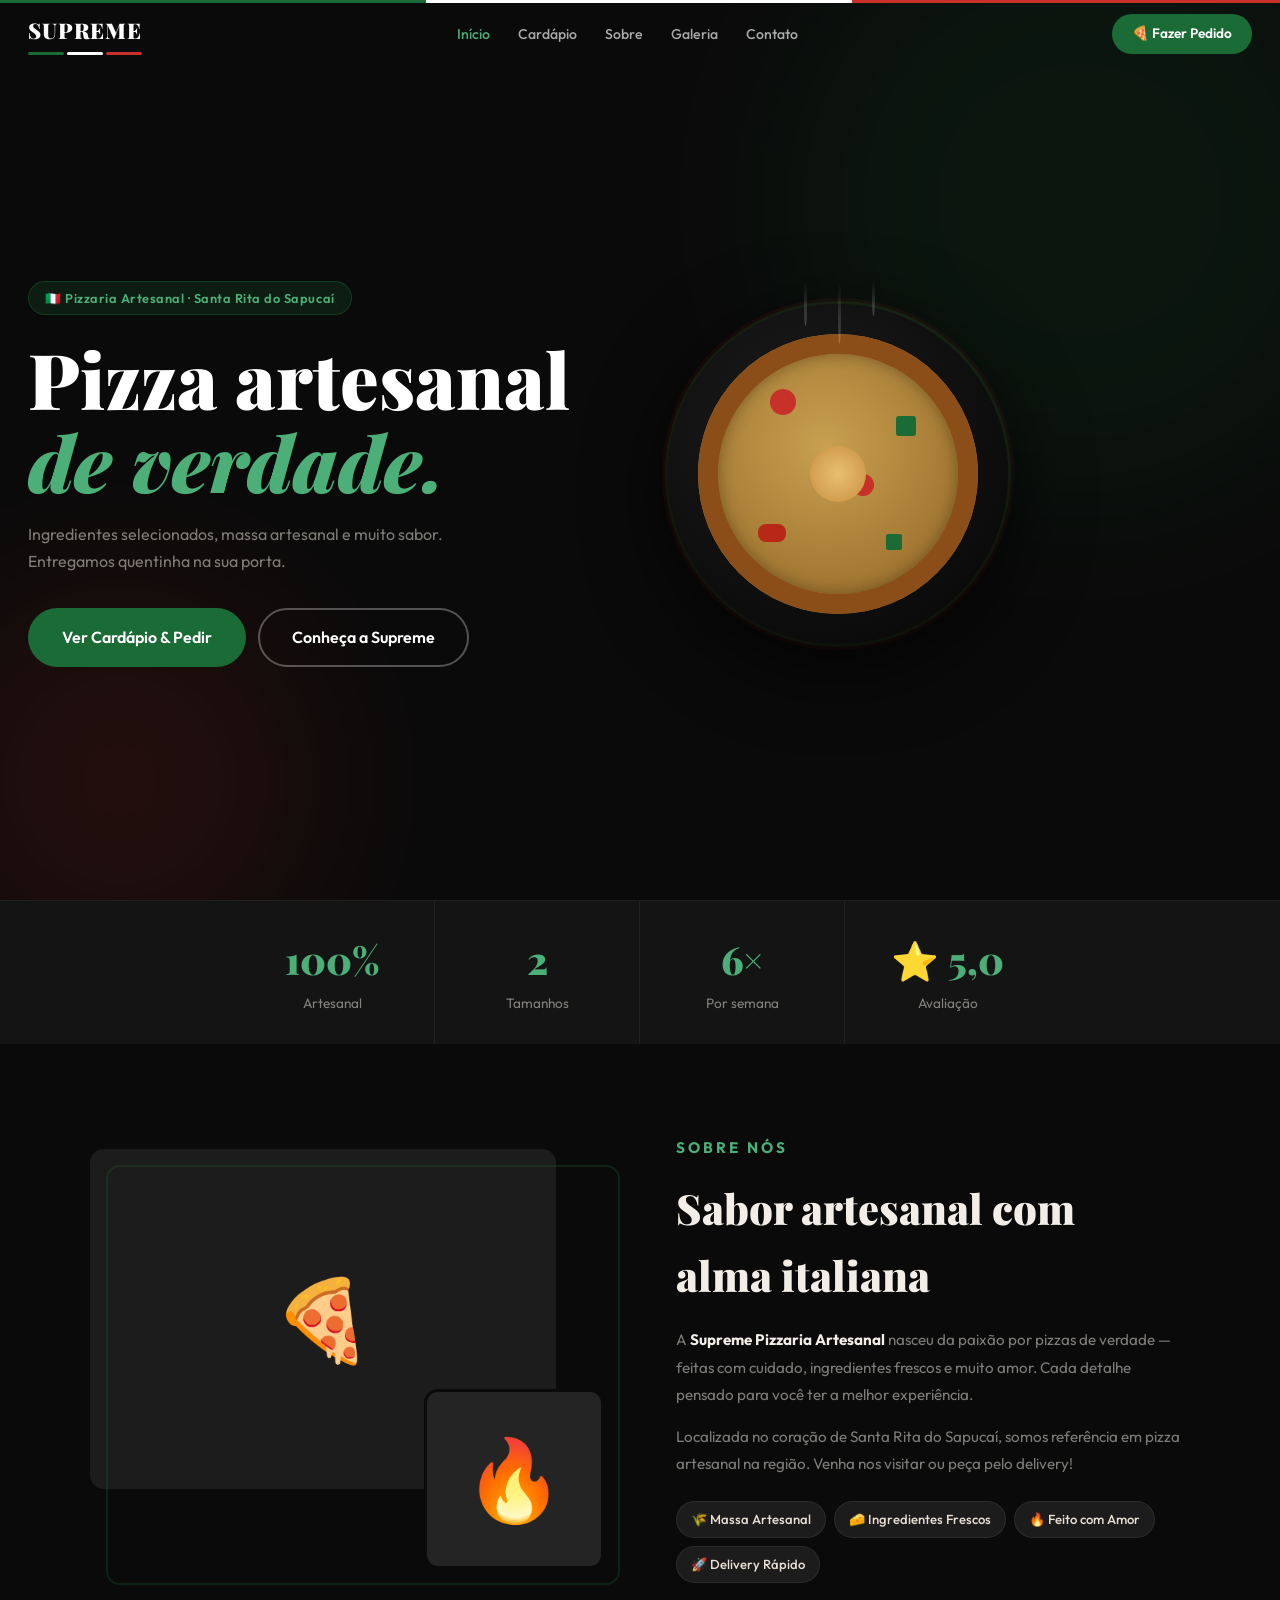
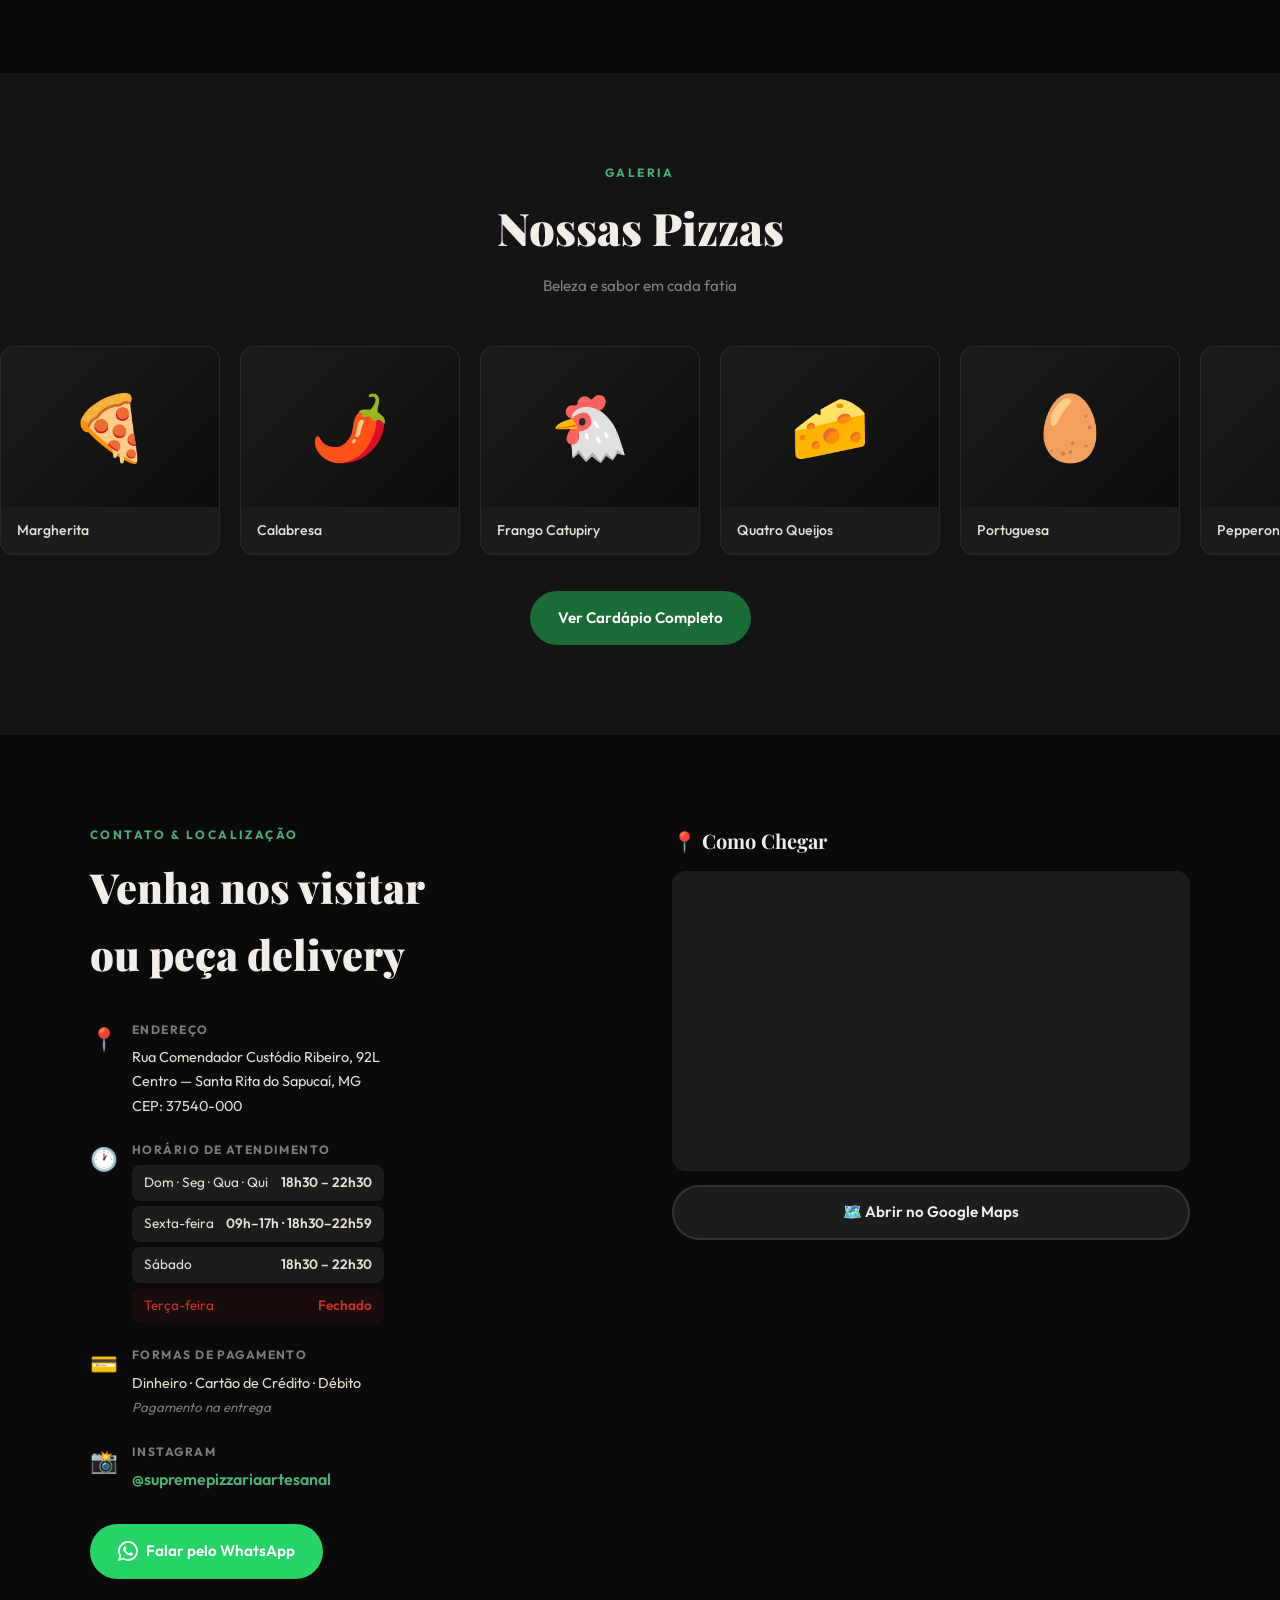
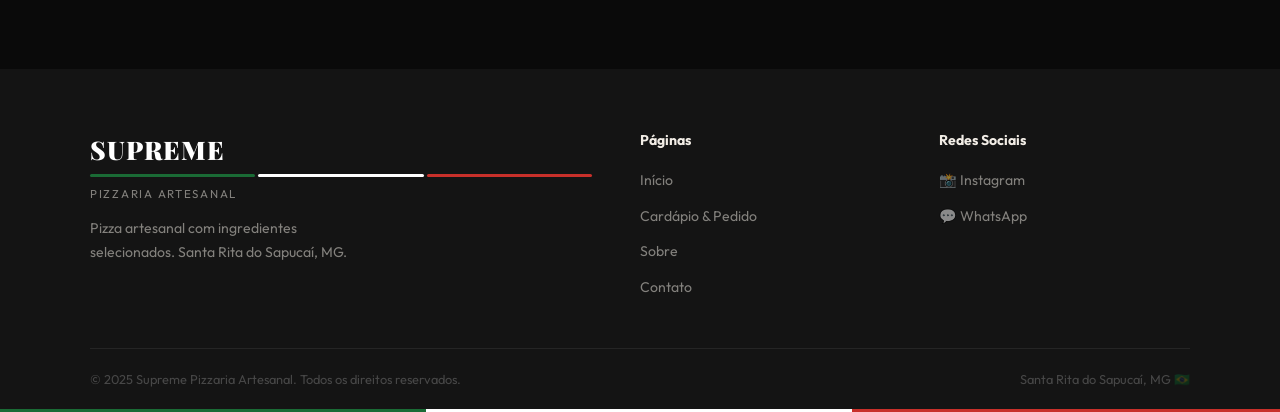
==== index.html @ 8a28d540 "Add files via upload" ====
<!DOCTYPE html>
<html lang="pt-BR">
<head>
  <meta charset="UTF-8"/>
  <meta name="viewport" content="width=device-width, initial-scale=1.0"/>
  <title>Supreme Pizzaria Artesanal | Santa Rita do Sapucaí</title>
  <meta name="description" content="Supreme Pizzaria Artesanal — Pizza feita com amor em Santa Rita do Sapucaí, MG. Peça pelo WhatsApp!"/>
  <meta name="theme-color" content="#0A0A0A"/>

  <!-- Favicon SVG inline -->
  <link rel="icon" href="favicon.svg" type="image/svg+xml"/>
  <link rel="apple-touch-icon" href="favicon.svg"/>

  <!-- Open Graph (link bonito ao compartilhar) -->
  <meta property="og:title" content="Supreme Pizzaria Artesanal"/>
  <meta property="og:description" content="Pizza artesanal em Santa Rita do Sapucaí, MG. Peça pelo WhatsApp!"/>
  <meta property="og:type" content="website"/>
  <meta property="og:image" content="og-image.svg"/>

  <link rel="stylesheet" href="style.css"/>
  <link href="https://fonts.googleapis.com/css2?family=Playfair+Display:ital,wght@0,700;0,900;1,700&family=Outfit:wght@300;400;500;600;700&display=swap" rel="stylesheet"/>
</head>
<body>

  <!-- ===== NAV ===== -->
  <nav class="nav" id="nav">
    <a href="index.html" class="nav__logo">
      <span class="logo-text">SUPREME</span>
      <div class="logo-flag"><span></span><span></span><span></span></div>
    </a>
    <ul class="nav__links" id="navLinks">
      <li><a href="index.html" class="active">Início</a></li>
      <li><a href="cardapio.html">Cardápio</a></li>
      <li><a href="index.html#sobre">Sobre</a></li>
      <li><a href="index.html#galeria">Galeria</a></li>
      <li><a href="index.html#contato">Contato</a></li>
    </ul>
    <a href="cardapio.html" class="nav__cta">🍕 Fazer Pedido</a>
    <button class="nav__hamburger" id="hamburger" aria-label="Abrir menu">
      <span></span><span></span><span></span>
    </button>
  </nav>

  <!-- ===== HERO ===== -->
  <section class="hero" id="home">
    <div class="hero__bg">
      <div class="hero__glow hero__glow--green"></div>
      <div class="hero__glow hero__glow--red"></div>
    </div>
    <div class="hero__content">
      <div class="hero__badge">🇮🇹 Pizzaria Artesanal · Santa Rita do Sapucaí</div>
      <h1 class="hero__title">Pizza artesanal<br><em>de verdade.</em></h1>
      <p class="hero__sub">Ingredientes selecionados, massa artesanal e muito sabor.<br>Entregamos quentinha na sua porta.</p>
      <div class="hero__actions">
        <a href="cardapio.html" class="btn btn--green btn--lg">Ver Cardápio & Pedir</a>
        <a href="#sobre" class="btn btn--outline btn--lg">Conheça a Supreme</a>
      </div>
    </div>
    <div class="hero__visual">
      <div class="pizza-wrap">
        <div class="pizza-plate">
          <div class="pizza-body">
            <div class="pizza-crust"></div>
            <div class="tp tp1"></div><div class="tp tp2"></div>
            <div class="tp tp3"></div><div class="tp tp4"></div>
            <div class="tp tp5"></div>
            <div class="pizza-center"></div>
          </div>
        </div>
        <div class="steam st1"></div>
        <div class="steam st2"></div>
        <div class="steam st3"></div>
      </div>
    </div>
  </section>

  <!-- ===== NUMBERS ===== -->
  <section class="numbers">
    <div class="numbers__inner">
      <div class="numbers__item"><strong>100%</strong><span>Artesanal</span></div>
      <div class="numbers__item"><strong>2</strong><span>Tamanhos</span></div>
      <div class="numbers__item"><strong>6×</strong><span>Por semana</span></div>
      <div class="numbers__item"><strong>⭐ 5,0</strong><span>Avaliação</span></div>
    </div>
  </section>

  <!-- ===== SOBRE ===== -->
  <section class="sobre" id="sobre">
    <div class="container">
      <div class="sobre__grid">
        <div class="sobre__visual">
          <div class="sobre__card sobre__card--1">🍕</div>
          <div class="sobre__card sobre__card--2">🔥</div>
          <div class="sobre__decor"></div>
        </div>
        <div class="sobre__text">
          <p class="tag green">Sobre Nós</p>
          <h2>Sabor artesanal com<br>alma italiana</h2>
          <p>A <strong>Supreme Pizzaria Artesanal</strong> nasceu da paixão por pizzas de verdade — feitas com cuidado, ingredientes frescos e muito amor. Cada detalhe pensado para você ter a melhor experiência.</p>
          <p>Localizada no coração de Santa Rita do Sapucaí, somos referência em pizza artesanal na região. Venha nos visitar ou peça pelo delivery!</p>
          <div class="pills">
            <span>🌾 Massa Artesanal</span>
            <span>🧀 Ingredientes Frescos</span>
            <span>🔥 Feito com Amor</span>
            <span>🚀 Delivery Rápido</span>
          </div>
        </div>
      </div>
    </div>
  </section>

  <!-- ===== GALERIA ===== -->
  <section class="galeria" id="galeria">
    <div class="container">
      <div class="section-head">
        <p class="tag green">Galeria</p>
        <h2>Nossas Pizzas</h2>
        <p class="sub">Beleza e sabor em cada fatia</p>
      </div>
    </div>
    <div class="galeria__track-wrap">
      <div class="galeria__track" id="galeriaTrack">
        <!-- cards duplicados para loop infinito -->
        <div class="gal-card"><div class="gal-img">🍕</div><p>Margherita</p></div>
        <div class="gal-card"><div class="gal-img">🌶️</div><p>Calabresa</p></div>
        <div class="gal-card"><div class="gal-img">🐔</div><p>Frango Catupiry</p></div>
        <div class="gal-card"><div class="gal-img">🧀</div><p>Quatro Queijos</p></div>
        <div class="gal-card"><div class="gal-img">🥚</div><p>Portuguesa</p></div>
        <div class="gal-card"><div class="gal-img">🍕</div><p>Pepperoni</p></div>
        <div class="gal-card"><div class="gal-img" style="background:linear-gradient(135deg,#3a1010,#1a0505)">🌶️</div><p>Especial da Casa</p></div>
        <!-- duplicatas para loop -->
        <div class="gal-card"><div class="gal-img">🍕</div><p>Margherita</p></div>
        <div class="gal-card"><div class="gal-img">🌶️</div><p>Calabresa</p></div>
        <div class="gal-card"><div class="gal-img">🐔</div><p>Frango Catupiry</p></div>
        <div class="gal-card"><div class="gal-img">🧀</div><p>Quatro Queijos</p></div>
        <div class="gal-card"><div class="gal-img">🥚</div><p>Portuguesa</p></div>
        <div class="gal-card"><div class="gal-img">🍕</div><p>Pepperoni</p></div>
        <div class="gal-card"><div class="gal-img" style="background:linear-gradient(135deg,#3a1010,#1a0505)">🌶️</div><p>Especial da Casa</p></div>
      </div>
    </div>
    <div class="galeria__cta">
      <a href="cardapio.html" class="btn btn--green">Ver Cardápio Completo</a>
    </div>
  </section>

  <!-- ===== CONTATO ===== -->
  <section class="contato" id="contato">
    <div class="container">
      <div class="contato__grid">
        <div class="contato__info">
          <p class="tag green">Contato & Localização</p>
          <h2>Venha nos visitar<br>ou peça delivery</h2>
          <div class="contato__items">
            <div class="c-item">
              <span class="c-icon">📍</span>
              <div>
                <strong>Endereço</strong>
                <p>Rua Comendador Custódio Ribeiro, 92L<br>Centro — Santa Rita do Sapucaí, MG<br>CEP: 37540-000</p>
              </div>
            </div>
            <div class="c-item">
              <span class="c-icon">🕐</span>
              <div>
                <strong>Horário de Atendimento</strong>
                <div class="horarios">
                  <div class="h-row"><span>Dom · Seg · Qua · Qui</span><b>18h30 – 22h30</b></div>
                  <div class="h-row"><span>Sexta-feira</span><b>09h–17h · 18h30–22h59</b></div>
                  <div class="h-row"><span>Sábado</span><b>18h30 – 22h30</b></div>
                  <div class="h-row fechado"><span>Terça-feira</span><b>Fechado</b></div>
                </div>
              </div>
            </div>
            <div class="c-item">
              <span class="c-icon">💳</span>
              <div>
                <strong>Formas de Pagamento</strong>
                <p>Dinheiro · Cartão de Crédito · Débito<br><em>Pagamento na entrega</em></p>
              </div>
            </div>
            <div class="c-item">
              <span class="c-icon">📸</span>
              <div>
                <strong>Instagram</strong>
                <a href="https://www.instagram.com/supremepizzariaartesanal" target="_blank" class="link-verde">@supremepizzariaartesanal</a>
              </div>
            </div>
          </div>
          <a href="https://wa.me/5535997555795" class="btn btn--whatsapp" target="_blank">
            <svg viewBox="0 0 24 24" fill="currentColor" width="20" height="20"><path d="M17.472 14.382c-.297-.149-1.758-.867-2.03-.967-.273-.099-.471-.148-.67.15-.197.297-.767.966-.94 1.164-.173.199-.347.223-.644.075-.297-.15-1.255-.463-2.39-1.475-.883-.788-1.48-1.761-1.653-2.059-.173-.297-.018-.458.13-.606.134-.133.298-.347.446-.52.149-.174.198-.298.298-.497.099-.198.05-.371-.025-.52-.075-.149-.669-1.612-.916-2.207-.242-.579-.487-.5-.669-.51-.173-.008-.371-.01-.57-.01-.198 0-.52.074-.792.372-.272.297-1.04 1.016-1.04 2.479 0 1.462 1.065 2.875 1.213 3.074.149.198 2.096 3.2 5.077 4.487.709.306 1.262.489 1.694.625.712.227 1.36.195 1.871.118.571-.085 1.758-.719 2.006-1.413.248-.694.248-1.289.173-1.413-.074-.124-.272-.198-.57-.347z"/><path d="M12 0C5.373 0 0 5.373 0 12c0 2.117.554 4.103 1.523 5.83L.057 23.999l6.305-1.654A11.954 11.954 0 0012 24c6.627 0 12-5.373 12-12S18.627 0 12 0zm0 21.818a9.818 9.818 0 01-5.006-1.371l-.359-.214-3.741.981.999-3.648-.234-.374A9.818 9.818 0 1112 21.818z"/></svg>
            Falar pelo WhatsApp
          </a>
        </div>
        <div class="contato__mapa">
          <h3>📍 Como Chegar</h3>
          <div class="mapa-box">
            <iframe src="https://www.google.com/maps/embed?pb=!1m18!1m12!1m3!1d3718.12!2d-45.7088!3d-22.2570!2m3!1f0!2f0!3f0!3m2!1i1024!2i768!4f13.1!3m3!1m2!1s0x94ca7d2e3f9a1b1b%3A0x1!2sRua%20Comendador%20Cust%C3%B3dio%20Ribeiro%2C%2092%20-%20Santa%20Rita%20do%20Sapuca%C3%AD!5e0!3m2!1spt-BR!2sbr!4v1" width="100%" height="100%" style="border:0" allowfullscreen loading="lazy" referrerpolicy="no-referrer-when-downgrade"></iframe>
          </div>
          <a href="https://www.google.com/maps/search/Rua+Comendador+Custodio+Ribeiro+92+Santa+Rita+do+Sapucai+MG" target="_blank" class="btn btn--dark btn--block">🗺️ Abrir no Google Maps</a>
        </div>
      </div>
    </div>
  </section>

  <!-- ===== FOOTER ===== -->
  <footer class="footer">
    <div class="container">
      <div class="footer__grid">
        <div class="footer__brand">
          <div class="footer__logo">
            <span class="logo-text">SUPREME</span>
            <div class="logo-flag"><span></span><span></span><span></span></div>
            <small>Pizzaria Artesanal</small>
          </div>
          <p>Pizza artesanal com ingredientes selecionados. Santa Rita do Sapucaí, MG.</p>
        </div>
        <div class="footer__nav">
          <h4>Páginas</h4>
          <ul>
            <li><a href="index.html">Início</a></li>
            <li><a href="cardapio.html">Cardápio & Pedido</a></li>
            <li><a href="index.html#sobre">Sobre</a></li>
            <li><a href="index.html#contato">Contato</a></li>
          </ul>
        </div>
        <div class="footer__nav">
          <h4>Redes Sociais</h4>
          <ul>
            <li><a href="https://www.instagram.com/supremepizzariaartesanal" target="_blank">📸 Instagram</a></li>
            <li><a href="https://wa.me/5535997555795" target="_blank">💬 WhatsApp</a></li>
          </ul>
        </div>
      </div>
      <div class="footer__bottom">
        <p>© 2025 Supreme Pizzaria Artesanal. Todos os direitos reservados.</p>
        <p>Santa Rita do Sapucaí, MG 🇧🇷</p>
      </div>
    </div>
    <div class="footer__stripe"></div>
  </footer>

  <script src="main.js"></script>
</body>
</html>
---- style.css ----
/* ============================================================
   SUPREME PIZZARIA — style.css
   Paleta: Preto (#0A0A0A) + Bege/Creme (#F2EDE6) + Verde (#1A6B35) + Vermelho (#C8302A)
   ============================================================ */

/* ----- RESET ----- */
*, *::before, *::after { box-sizing: border-box; margin: 0; padding: 0; }
html { scroll-behavior: smooth; font-size: 16px; }
body { font-family: 'Outfit', sans-serif; background: #0A0A0A; color: #F2EDE6; overflow-x: hidden; line-height: 1.6; }
a { text-decoration: none; color: inherit; }
img { display: block; max-width: 100%; }
button { cursor: pointer; font-family: inherit; }

/* ----- TOKENS ----- */
:root {
  --black:   #0A0A0A;
  --black2:  #141414;
  --black3:  #1C1C1C;
  --black4:  #242424;
  --beige:   #F2EDE6;
  --beige2:  #E8E0D4;
  --beige3:  #D4C9B8;
  --green:   #1A6B35;
  --green2:  #22863F;
  --green3:  #4CAF78;
  --red:     #C8302A;
  --red2:    #A02420;
  --white:   #FFFFFF;
  --muted:   rgba(242,237,230,.5);
  --nav-h:   68px;
  --r:       14px;
  --r-sm:    8px;
  --shadow:  0 8px 40px rgba(0,0,0,.5);
}

/* ----- UTILS ----- */
.container { max-width: 1140px; margin: 0 auto; padding: 0 20px; }
.hidden { display: none !important; }

.tag {
  font-size: .75rem; font-weight: 700; letter-spacing: .2em;
  text-transform: uppercase; display: block; margin-bottom: 10px;
}
.tag.green { color: var(--green3); }

.sub { color: var(--muted); font-size: .95rem; }

.section-head { text-align: center; margin-bottom: 48px; }
.section-head h2 {
  font-family: 'Playfair Display', serif;
  font-size: clamp(1.8rem, 4vw, 2.8rem); font-weight: 900;
  margin-bottom: 10px;
}

/* ----- LOGO ----- */
.logo-text {
  font-family: 'Playfair Display', serif;
  font-size: 1.35rem; font-weight: 900; letter-spacing: .04em;
  color: var(--white);
}
.logo-flag { display: flex; gap: 3px; margin-top: 4px; }
.logo-flag span { flex: 1; height: 3px; border-radius: 2px; }
.logo-flag span:nth-child(1) { background: var(--green); }
.logo-flag span:nth-child(2) { background: var(--white); }
.logo-flag span:nth-child(3) { background: var(--red); }

/* ----- BUTTONS ----- */
.btn {
  display: inline-flex; align-items: center; justify-content: center; gap: 8px;
  padding: 13px 26px; border-radius: 100px;
  font-weight: 600; font-size: .95rem;
  border: 2px solid transparent;
  transition: all .22s ease;
  white-space: nowrap;
}
.btn--lg { padding: 15px 32px; font-size: 1rem; }
.btn--block { width: 100%; }

.btn--green { background: var(--green); color: var(--white); }
.btn--green:hover { background: var(--green2); transform: translateY(-2px); box-shadow: 0 8px 24px rgba(26,107,53,.35); }

.btn--outline { background: transparent; color: var(--white); border-color: rgba(255,255,255,.3); }
.btn--outline:hover { border-color: var(--white); background: rgba(255,255,255,.06); }

.btn--whatsapp { background: #25D366; color: var(--white); }
.btn--whatsapp:hover { background: #1da851; transform: translateY(-2px); box-shadow: 0 8px 24px rgba(37,211,102,.3); }

.btn--dark { background: var(--black3); color: var(--beige); border-color: rgba(255,255,255,.1); }
.btn--dark:hover { background: var(--black4); }

/* ----- NAV ----- */
.nav {
  position: fixed; top: 0; left: 0; right: 0; z-index: 999;
  height: var(--nav-h);
  display: flex; align-items: center; justify-content: space-between;
  padding: 0 28px;
  background: transparent;
  transition: background .3s, box-shadow .3s;
}
.nav.scrolled, .nav--solid {
  background: rgba(10,10,10,.97);
  backdrop-filter: blur(16px);
  box-shadow: 0 1px 0 rgba(255,255,255,.06);
}
.nav__logo { display: flex; flex-direction: column; }

.nav__links { display: flex; gap: 28px; list-style: none; }
.nav__links a {
  font-size: .88rem; font-weight: 500;
  color: rgba(255,255,255,.65);
  transition: color .2s;
}
.nav__links a:hover,
.nav__links a.active { color: var(--green3); }

.nav__cta {
  background: var(--green); color: var(--white);
  padding: 9px 20px; border-radius: 100px;
  font-size: .85rem; font-weight: 600;
  transition: background .2s, transform .2s;
}
.nav__cta:hover { background: var(--green2); transform: scale(1.03); }

.nav__hamburger {
  display: none; flex-direction: column; gap: 5px;
  background: none; border: none; padding: 6px;
}
.nav__hamburger span { display: block; width: 22px; height: 2px; background: var(--white); border-radius: 2px; transition: all .28s; }

/* hamburger animado */
.nav__hamburger.open span:nth-child(1) { transform: translateY(7px) rotate(45deg); }
.nav__hamburger.open span:nth-child(2) { opacity: 0; transform: scaleX(0); }
.nav__hamburger.open span:nth-child(3) { transform: translateY(-7px) rotate(-45deg); }

/* mobile menu */
@media (max-width: 820px) {
  .nav__links, .nav__cta { display: none; }
  .nav__hamburger { display: flex; }

  .nav__links.open {
    display: flex; flex-direction: column; gap: 0;
    position: fixed;
    top: var(--nav-h); left: 0; right: 0;
    background: var(--black2);
    border-top: 1px solid rgba(255,255,255,.06);
    padding: 8px 0 16px;
    box-shadow: 0 20px 40px rgba(0,0,0,.6);
  }
  .nav__links.open li { border-bottom: 1px solid rgba(255,255,255,.04); }
  .nav__links.open a {
    display: block; padding: 14px 28px;
    font-size: 1rem; color: var(--beige);
  }
  .nav__links.open a.active { color: var(--green3); }
}

/* ============================
   HOME — HERO
   ============================ */
.hero {
  min-height: 100svh;
  background: var(--black);
  display: flex; align-items: center;
  padding: calc(var(--nav-h) + 40px) 28px 60px;
  position: relative; overflow: hidden;
  gap: 40px;
}
.hero::after {
  content: ''; position: absolute; top: 0; left: 0; right: 0; height: 3px;
  background: linear-gradient(to right, var(--green) 33.3%, var(--white) 33.3% 66.6%, var(--red) 66.6%);
}

.hero__bg { position: absolute; inset: 0; pointer-events: none; }
.hero__glow {
  position: absolute; border-radius: 50%;
  filter: blur(80px); opacity: .12;
}
.hero__glow--green { width: 600px; height: 600px; background: var(--green); top: -100px; right: -100px; }
.hero__glow--red   { width: 400px; height: 400px; background: var(--red); bottom: -80px; left: -80px; }

.hero__content { flex: 1; max-width: 560px; position: relative; z-index: 2; animation: fadeUp .7s ease both; }

.hero__badge {
  display: inline-block;
  background: rgba(26,107,53,.2); border: 1px solid rgba(26,107,53,.4);
  color: var(--green3); padding: 6px 16px; border-radius: 100px;
  font-size: .8rem; font-weight: 600; letter-spacing: .04em;
  margin-bottom: 22px;
}
.hero__title {
  font-family: 'Playfair Display', serif;
  font-size: clamp(2.6rem, 6vw, 4.8rem); font-weight: 900;
  color: var(--white); line-height: 1.08; margin-bottom: 18px;
}
.hero__title em { color: var(--green3); font-style: italic; }
.hero__sub { color: var(--muted); font-size: 1rem; line-height: 1.7; margin-bottom: 32px; }
.hero__actions { display: flex; gap: 12px; flex-wrap: wrap; }

/* Pizza visual */
.hero__visual {
  flex: 0 0 420px; display: flex; justify-content: center; align-items: center;
  position: relative; z-index: 2;
  animation: fadeUp .7s .15s ease both;
}
.pizza-wrap { position: relative; }
.pizza-plate {
  width: 340px; height: 340px; border-radius: 50%;
  background: radial-gradient(circle at 40% 35%, #1c1c1c, #050505);
  box-shadow: 0 20px 80px rgba(0,0,0,.8), 0 0 0 3px rgba(26,107,53,.25), 0 0 0 6px rgba(200,48,42,.1);
  display: flex; align-items: center; justify-content: center;
  animation: spin 28s linear infinite;
}
@keyframes spin { to { transform: rotate(360deg); } }

.pizza-body {
  width: 280px; height: 280px; border-radius: 50%;
  background: radial-gradient(circle at 45% 40%, #C8A050, #8B5E20);
  position: relative; overflow: hidden;
}
.pizza-crust { position: absolute; inset: 0; border-radius: 50%; border: 20px solid #8B4E18; box-shadow: inset 0 0 16px rgba(0,0,0,.3); }
.pizza-center { position: absolute; top: 50%; left: 50%; transform: translate(-50%,-50%); width: 56px; height: 56px; border-radius: 50%; background: radial-gradient(circle, #E8C070, #C89040); }
.tp { position: absolute; border-radius: 50%; }
.tp1 { width: 26px; height: 26px; top: 55px; left: 72px; background: var(--red); }
.tp2 { width: 20px; height: 20px; top: 82px; right: 62px; background: var(--green); border-radius: 3px; }
.tp3 { width: 28px; height: 18px; bottom: 72px; left: 60px; background: #B82818; border-radius: 8px; }
.tp4 { width: 16px; height: 16px; bottom: 64px; right: 76px; background: #1A6B35; border-radius: 2px; }
.tp5 { width: 22px; height: 22px; top: 50%; left: 55%; background: var(--red); }

.steam { position: absolute; top: -24px; width: 3px; background: linear-gradient(to top, rgba(255,255,255,.22), transparent); border-radius: 50%; animation: steam 2.5s ease-in-out infinite; }
.st1 { left: 40%; height: 46px; }
.st2 { left: 50%; height: 64px; animation-delay: .5s; }
.st3 { left: 60%; height: 36px; animation-delay: 1s; }
@keyframes steam {
  0%   { opacity: 0; transform: translateY(0) scaleX(1); }
  50%  { opacity: .5; transform: translateY(-18px) scaleX(2); }
  100% { opacity: 0; transform: translateY(-46px) scaleX(1); }
}

@keyframes fadeUp { from { opacity:0; transform:translateY(28px); } to { opacity:1; transform:translateY(0); } }

/* hero mobile */
@media (max-width: 820px) {
  .hero { flex-direction: column; text-align: center; padding-top: calc(var(--nav-h) + 32px); gap: 32px; }
  .hero__actions { justify-content: center; }
  .hero__visual { flex: none; }
  .pizza-plate { width: 240px; height: 240px; }
  .pizza-body  { width: 198px; height: 198px; }
}
@media (max-width: 480px) {
  .hero__visual { display: none; }
}

/* ============================
   NUMBERS
   ============================ */
.numbers { background: var(--black2); border-top: 1px solid rgba(255,255,255,.05); }
.numbers__inner {
  max-width: 860px; margin: 0 auto; padding: 0 20px;
  display: grid; grid-template-columns: repeat(4,1fr);
}
.numbers__item {
  text-align: center; padding: 28px 16px;
  border-right: 1px solid rgba(255,255,255,.06);
}
.numbers__item:last-child { border-right: none; }
.numbers__item strong { display: block; font-family: 'Playfair Display', serif; font-size: 2.4rem; font-weight: 900; color: var(--green3); }
.numbers__item span { color: var(--muted); font-size: .85rem; }

@media (max-width: 600px) {
  .numbers__inner { grid-template-columns: repeat(2,1fr); }
  .numbers__item:nth-child(2) { border-right: none; }
  .numbers__item:nth-child(1),
  .numbers__item:nth-child(2) { border-bottom: 1px solid rgba(255,255,255,.06); }
}

/* ============================
   SOBRE
   ============================ */
.sobre { padding: 90px 0; background: var(--black); }
.sobre__grid { display: grid; grid-template-columns: 1fr 1fr; gap: 72px; align-items: center; }

.sobre__visual { position: relative; height: 420px; }
.sobre__card {
  position: absolute; border-radius: var(--r); overflow: hidden;
  display: flex; align-items: center; justify-content: center;
  font-size: 5rem;
}
.sobre__card--1 { inset: 0 48px 80px 0; background: var(--black3); }
.sobre__card--2 { width: 180px; height: 180px; bottom: 0; right: 0; background: var(--black4); border: 3px solid var(--black); }
.sobre__decor { position: absolute; inset: 16px -16px -16px 16px; border: 2px solid rgba(26,107,53,.25); border-radius: var(--r); }

.sobre__text h2 { font-family: 'Playfair Display', serif; font-size: clamp(1.7rem,3.5vw,2.6rem); font-weight: 900; margin-bottom: 18px; }
.sobre__text p { color: var(--muted); line-height: 1.8; margin-bottom: 14px; font-size: .95rem; }
.sobre__text strong { color: var(--beige); }

.pills { display: flex; flex-wrap: wrap; gap: 8px; margin-top: 24px; }
.pills span { background: var(--black3); color: var(--beige2); padding: 7px 14px; border-radius: 100px; font-size: .82rem; font-weight: 500; border: 1px solid rgba(255,255,255,.07); }

@media (max-width: 820px) {
  .sobre__grid { grid-template-columns: 1fr; gap: 36px; }
  .sobre__visual { height: 260px; }
  .sobre__card--2 { width: 130px; height: 130px; }
}

/* ============================
   GALERIA
   ============================ */
.galeria { padding: 90px 0; background: var(--black2); overflow: hidden; }
.galeria__track-wrap { width: 100%; overflow: hidden; margin: 0 0 36px; }
.galeria__track {
  display: flex; gap: 20px;
  animation: scrollTrack 28s linear infinite;
  width: max-content;
}
.galeria__track:hover { animation-play-state: paused; }

@keyframes scrollTrack {
  from { transform: translateX(0); }
  to   { transform: translateX(-50%); }
}

.gal-card {
  flex-shrink: 0; width: 220px;
  background: var(--black3); border-radius: var(--r);
  overflow: hidden; border: 1px solid rgba(255,255,255,.06);
  transition: transform .2s, border-color .2s;
}
.gal-card:hover { transform: translateY(-4px); border-color: rgba(26,107,53,.4); }
.gal-img {
  height: 160px; display: flex; align-items: center; justify-content: center;
  font-size: 4rem;
  background: linear-gradient(135deg, #1c1c1c, #0d0d0d);
}
.gal-card p { padding: 12px 16px; font-size: .88rem; font-weight: 500; color: var(--beige2); }
.galeria__cta { text-align: center; }

@media (max-width: 480px) {
  .gal-card { width: 180px; }
  .gal-img  { height: 130px; font-size: 3rem; }
}

/* ============================
   CONTATO
   ============================ */
.contato { padding: 90px 0; background: var(--black); }
.contato__grid { display: grid; grid-template-columns: 1fr 1fr; gap: 64px; align-items: start; }

.contato__info h2 { font-family: 'Playfair Display', serif; font-size: clamp(1.7rem,3.5vw,2.6rem); font-weight: 900; margin-bottom: 32px; }
.contato__items { display: flex; flex-direction: column; gap: 22px; margin-bottom: 32px; }

.c-item { display: flex; gap: 14px; align-items: flex-start; }
.c-icon { font-size: 1.4rem; flex-shrink: 0; margin-top: 2px; }
.c-item strong { display: block; font-size: .75rem; font-weight: 700; letter-spacing: .12em; text-transform: uppercase; color: var(--muted); margin-bottom: 6px; }
.c-item p { color: var(--beige2); font-size: .9rem; line-height: 1.7; }
.c-item em { color: var(--muted); font-size: .83rem; }

.horarios { display: flex; flex-direction: column; gap: 5px; }
.h-row { display: flex; justify-content: space-between; gap: 12px; font-size: .85rem; color: var(--beige2); background: var(--black3); padding: 7px 12px; border-radius: var(--r-sm); }
.h-row.fechado { color: var(--red); background: rgba(200,48,42,.08); }
.h-row b { font-weight: 600; white-space: nowrap; }

.link-verde { color: var(--green3); font-weight: 600; }
.link-verde:hover { text-decoration: underline; }

.contato__mapa h3 { font-family: 'Playfair Display', serif; font-size: 1.25rem; margin-bottom: 14px; }
.mapa-box { width: 100%; height: 300px; border-radius: var(--r); overflow: hidden; background: var(--black3); margin-bottom: 14px; }
.mapa-box iframe { width: 100%; height: 100%; display: block; }

@media (max-width: 820px) {
  .contato__grid { grid-template-columns: 1fr; gap: 48px; }
}

/* ============================
   FOOTER
   ============================ */
.footer { background: var(--black2); padding: 60px 0 0; }
.footer__grid { display: grid; grid-template-columns: 2fr 1fr 1fr; gap: 48px; padding-bottom: 48px; border-bottom: 1px solid rgba(255,255,255,.07); }
.footer__logo { display: flex; flex-direction: column; margin-bottom: 14px; }
.footer__logo .logo-text { font-size: 1.6rem; }
.footer__logo small { color: var(--muted); font-size: .72rem; letter-spacing: .15em; text-transform: uppercase; margin-top: 8px; }
.footer__brand p { color: var(--muted); font-size: .88rem; line-height: 1.7; max-width: 260px; }
.footer__nav h4 { color: var(--beige); font-size: .88rem; margin-bottom: 16px; }
.footer__nav ul { list-style: none; display: flex; flex-direction: column; gap: 10px; }
.footer__nav a { color: var(--muted); font-size: .88rem; transition: color .2s; }
.footer__nav a:hover { color: var(--green3); }
.footer__bottom { display: flex; justify-content: space-between; align-items: center; padding: 20px 0; font-size: .8rem; color: rgba(255,255,255,.22); }
.footer__stripe { height: 3px; background: linear-gradient(to right, var(--green) 33.3%, var(--white) 33.3% 66.6%, var(--red) 66.6%); }

.footer--simple { padding: 0; }
.footer--simple .footer__bottom { padding: 20px 0; }

@media (max-width: 820px) {
  .footer__grid { grid-template-columns: 1fr; gap: 28px; }
  .footer__bottom { flex-direction: column; gap: 6px; text-align: center; }
}

/* ============================
   CARDÁPIO PAGE
   ============================ */
.page-cardapio { background: var(--black); }

.page-header {
  background: var(--black2);
  border-bottom: 1px solid rgba(255,255,255,.06);
  padding: calc(var(--nav-h) + 40px) 0 36px;
  text-align: center;
}
.page-header h1 { font-family: 'Playfair Display', serif; font-size: clamp(2rem, 5vw, 3.2rem); font-weight: 900; margin-bottom: 10px; }
.page-header__sub { color: var(--muted); font-size: .95rem; max-width: 500px; margin: 0 auto 20px; }

.pedido-min-banner {
  display: inline-flex; align-items: center;
  background: rgba(26,107,53,.15); border: 1px solid rgba(26,107,53,.3);
  color: var(--green3); padding: 8px 20px; border-radius: 100px;
  font-size: .88rem; font-weight: 500;
}
.pedido-min-banner strong { color: var(--white); margin: 0 4px; }

.cardapio-main { padding: 40px 0 80px; }

.cardapio-layout {
  display: grid;
  grid-template-columns: 1fr 400px;
  gap: 32px;
  align-items: start;
}

/* filtros */
.filtros { display: flex; gap: 10px; margin-bottom: 24px; }
.filtro-btn {
  padding: 10px 22px; border-radius: 100px;
  border: 2px solid rgba(255,255,255,.12);
  background: transparent; color: var(--muted);
  font-size: .88rem; font-weight: 600;
  transition: all .2s;
}
.filtro-btn.active, .filtro-btn:hover { background: var(--green); border-color: var(--green); color: var(--white); }

/* item list */
.item-list { display: flex; flex-direction: column; gap: 12px; }
.item-group-title { font-size: .75rem; font-weight: 700; letter-spacing: .18em; text-transform: uppercase; color: var(--muted); margin-bottom: 6px; padding-left: 4px; }

.item-card {
  display: flex; align-items: center; gap: 16px;
  background: var(--black2); border: 1px solid rgba(255,255,255,.07);
  border-radius: var(--r); padding: 14px 16px;
  cursor: pointer; transition: all .2s; user-select: none;
}
.item-card:hover { border-color: rgba(26,107,53,.4); background: var(--black3); }
.item-card.selected { border-color: var(--green); background: rgba(26,107,53,.1); }
.item-card.disabled { opacity: .45; cursor: not-allowed; }

.item-card__emoji { font-size: 2rem; flex-shrink: 0; width: 48px; text-align: center; }
.item-card__info { flex: 1; min-width: 0; }
.item-card__info h3 { font-size: .95rem; font-weight: 600; color: var(--beige); margin-bottom: 2px; }
.item-card__info p { font-size: .8rem; color: var(--muted); line-height: 1.5; }
.item-card__info .destaque { font-size: .7rem; font-weight: 700; background: var(--green); color: var(--white); padding: 2px 7px; border-radius: 4px; margin-left: 6px; vertical-align: middle; }
.item-card__preco { font-size: .88rem; font-weight: 700; color: var(--green3); flex-shrink: 0; }
.item-card__check { width: 22px; height: 22px; border-radius: 50%; border: 2px solid rgba(255,255,255,.2); flex-shrink: 0; display: flex; align-items: center; justify-content: center; transition: all .2s; }
.item-card.selected .item-card__check { background: var(--green); border-color: var(--green); }
.item-card__check::after { content: '✓'; font-size: .7rem; color: var(--white); opacity: 0; transition: opacity .2s; }
.item-card.selected .item-card__check::after { opacity: 1; }

/* pedido card */
.pedido-col { position: sticky; top: calc(var(--nav-h) + 16px); }
.pedido-card {
  background: var(--black2); border: 1px solid rgba(255,255,255,.08);
  border-radius: var(--r); padding: 28px; display: flex; flex-direction: column; gap: 0;
}
.pedido-card__title { font-family: 'Playfair Display', serif; font-size: 1.4rem; font-weight: 700; margin-bottom: 24px; }

.form-section { margin-bottom: 22px; }
.form-label { display: block; font-size: .78rem; font-weight: 700; letter-spacing: .12em; text-transform: uppercase; color: var(--muted); margin-bottom: 10px; }
.req { color: var(--red); }

.sabores-escolhidos {
  min-height: 54px; background: var(--black3); border: 1px solid rgba(255,255,255,.08);
  border-radius: var(--r-sm); padding: 10px 14px; display: flex; flex-wrap: wrap; gap: 8px; align-items: center;
}
.placeholder-text { color: var(--muted); font-size: .85rem; }
.sabor-tag {
  display: inline-flex; align-items: center; gap: 6px;
  background: rgba(26,107,53,.2); border: 1px solid rgba(26,107,53,.4);
  color: var(--green3); padding: 4px 10px; border-radius: 100px;
  font-size: .82rem; font-weight: 600;
}
.sabor-tag button { background: none; border: none; color: var(--green3); font-size: 1rem; line-height: 1; padding: 0 2px; }
.form-hint { font-size: .75rem; color: var(--muted); margin-top: 6px; }

/* tamanho */
.tamanho-options { display: grid; grid-template-columns: 1fr 1fr; gap: 10px; }
.tamanho-opt input { display: none; }
.tamanho-box {
  display: flex; flex-direction: column; align-items: center; gap: 3px;
  background: var(--black3); border: 2px solid rgba(255,255,255,.08);
  border-radius: var(--r-sm); padding: 14px 10px; text-align: center;
  cursor: pointer; transition: all .2s;
}
.tamanho-opt input:checked + .tamanho-box {
  border-color: var(--green); background: rgba(26,107,53,.12);
}
.tamanho-box:hover { border-color: rgba(26,107,53,.4); }
.tamanho-icon { font-size: 1.5rem; }
.tamanho-box strong { font-size: .9rem; color: var(--beige); }
.tamanho-box span { font-size: .75rem; color: var(--muted); }
.tamanho-preco { font-size: .8rem; color: var(--green3); font-weight: 600; }

/* bebida toggle */
.bebida-toggle { display: flex; gap: 8px; margin-bottom: 12px; }
.toggle-btn {
  flex: 1; padding: 9px; border-radius: var(--r-sm);
  border: 2px solid rgba(255,255,255,.1);
  background: transparent; color: var(--muted);
  font-size: .85rem; font-weight: 600;
  transition: all .2s;
}
.toggle-btn.active { background: var(--green); border-color: var(--green); color: var(--white); }

.form-select, .form-input, .form-textarea {
  width: 100%; background: var(--black3);
  border: 1px solid rgba(255,255,255,.1); border-radius: var(--r-sm);
  color: var(--beige); font-family: 'Outfit', sans-serif; font-size: .9rem;
  padding: 11px 14px; outline: none;
  transition: border-color .2s;
}
.form-select:focus, .form-input:focus, .form-textarea:focus { border-color: var(--green); }
.form-select option { background: var(--black2); }
.form-textarea { resize: vertical; min-height: 80px; }

.pedido-min-aviso {
  background: rgba(200,48,42,.1); border: 1px solid rgba(200,48,42,.3);
  color: #F07070; border-radius: var(--r-sm);
  padding: 10px 14px; font-size: .83rem; margin-bottom: 16px;
}
.pedido-min-aviso strong { color: #F09090; }

.pedido-card__hint { font-size: .75rem; color: var(--muted); text-align: center; margin-top: 10px; }

/* Layout responsivo cardápio */
@media (max-width: 960px) {
  .cardapio-layout { grid-template-columns: 1fr; }
  .pedido-col { position: static; }
}

@media (max-width: 480px) {
  .tamanho-options { grid-template-columns: 1fr 1fr; }
  .pedido-card { padding: 20px 16px; }
  .page-header { padding-top: calc(var(--nav-h) + 24px); }
}

/* ============================
   SCROLL REVEAL
   ============================ */
.reveal {
  opacity: 0; transform: translateY(24px);
  transition: opacity .55s ease, transform .55s ease;
}
.reveal.visible { opacity: 1; transform: translateY(0); }
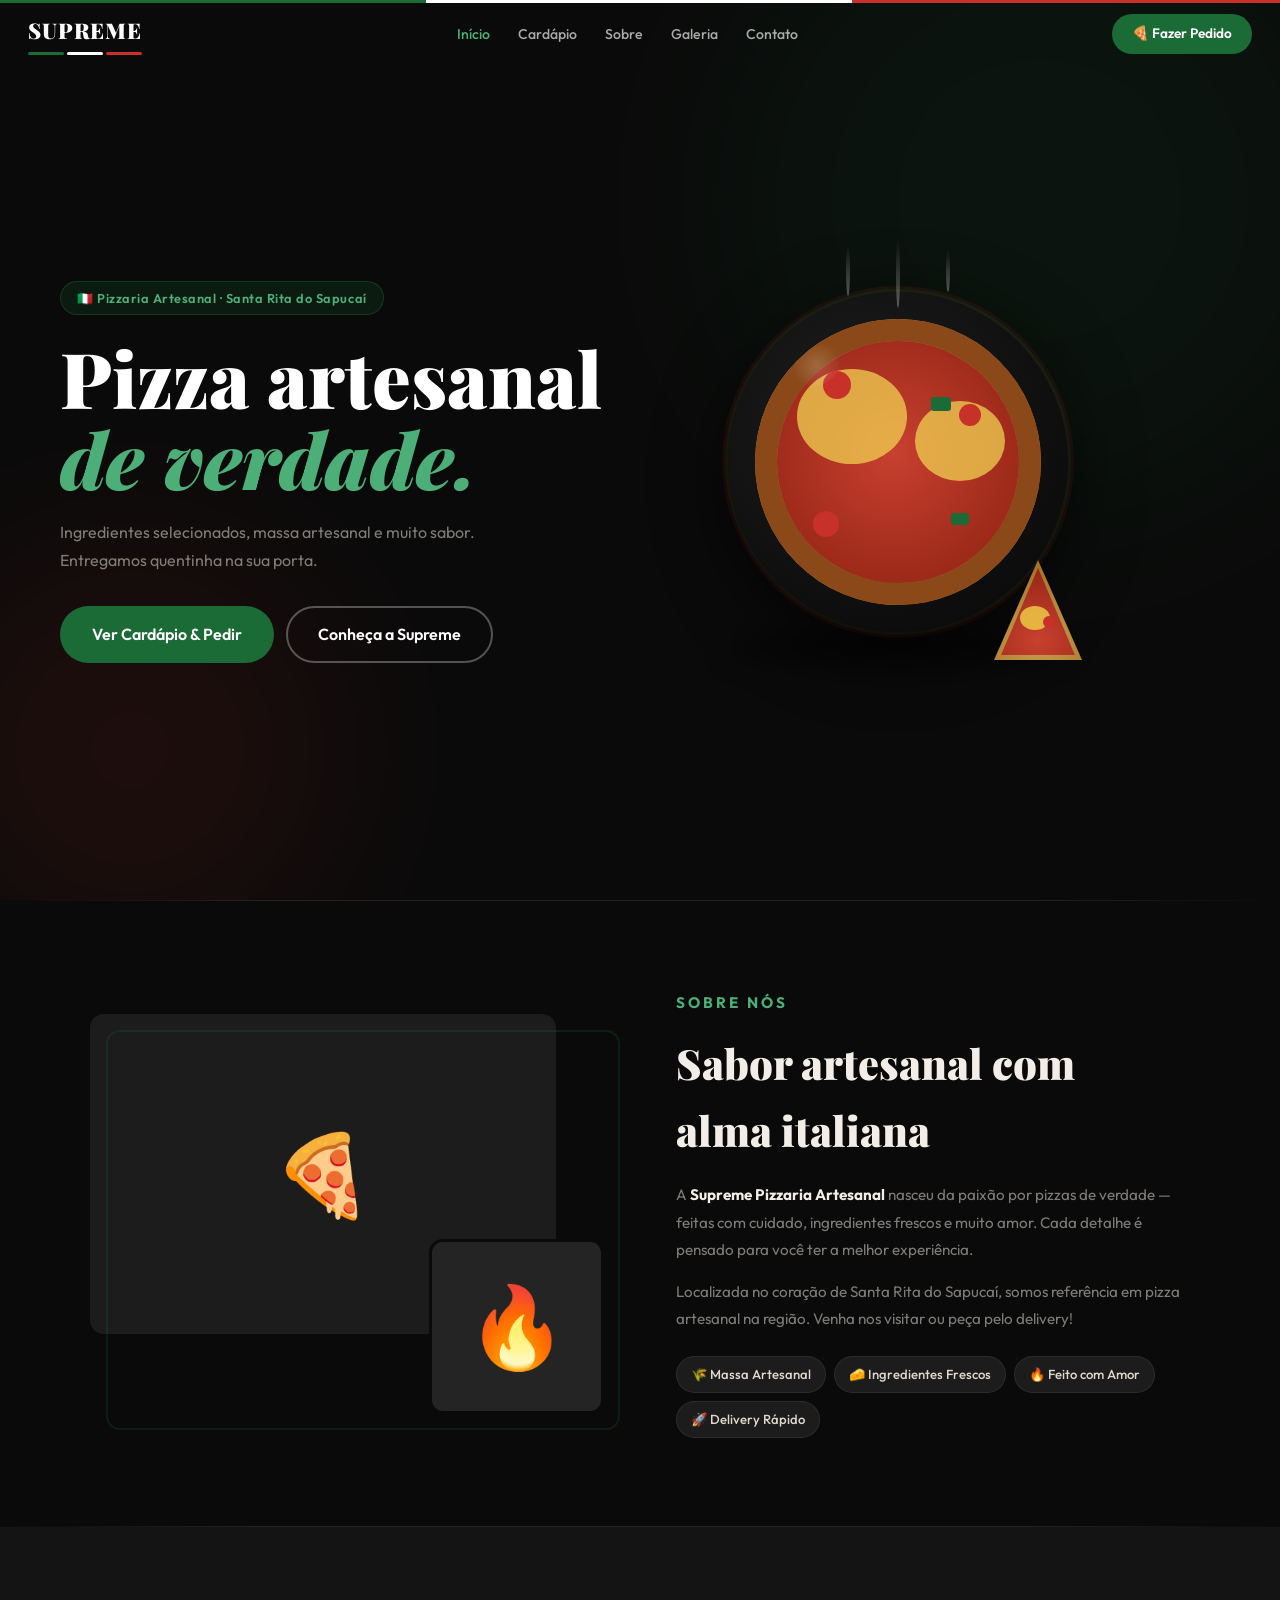
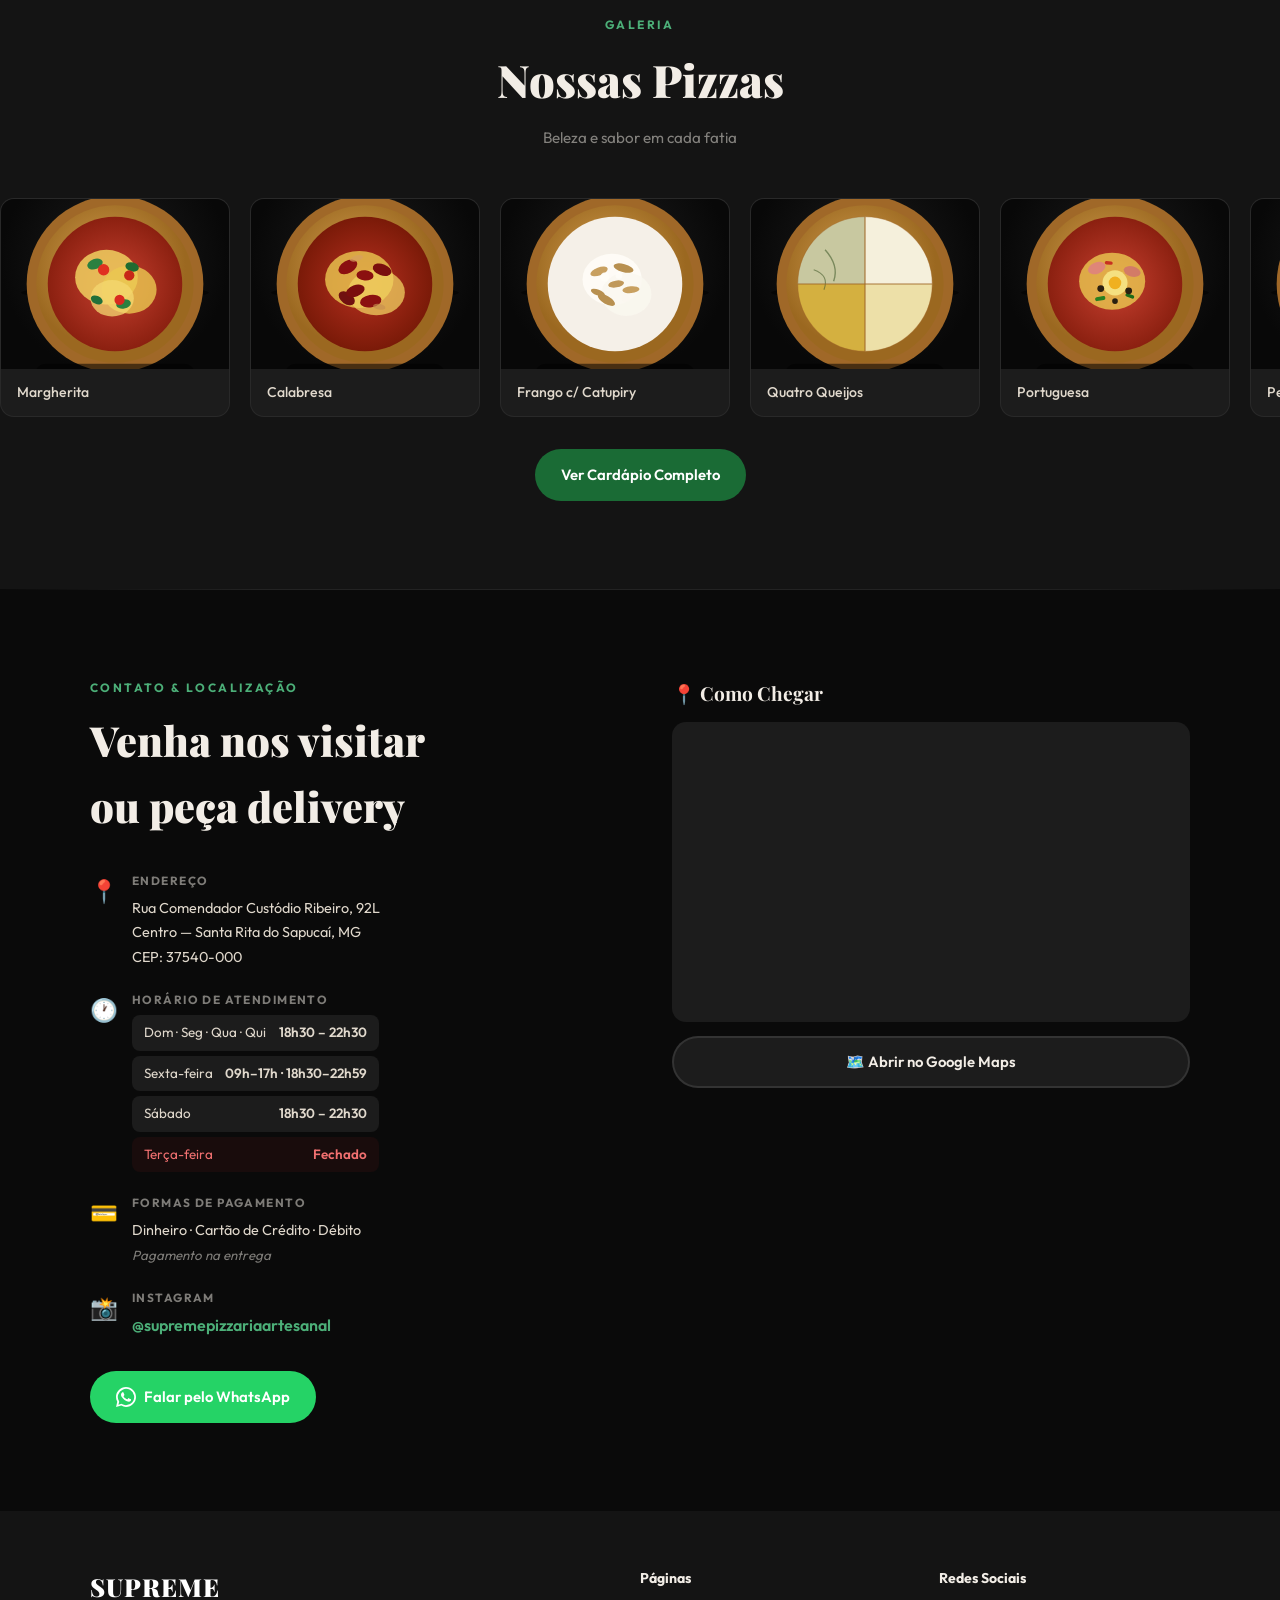
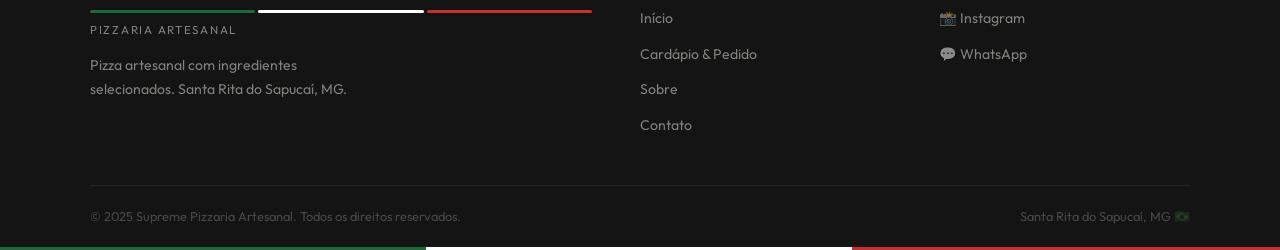
==== commit d483fca2: "Update Files SupremePizzaria Mudanças no cardápio; Adicionamento de fotos SVG temporariamente; Ret" ====
--- a/index.html
+++ b/index.html
@@ -6,238 +6,299 @@
   <title>Supreme Pizzaria Artesanal | Santa Rita do Sapucaí</title>
   <meta name="description" content="Supreme Pizzaria Artesanal — Pizza feita com amor em Santa Rita do Sapucaí, MG. Peça pelo WhatsApp!"/>
   <meta name="theme-color" content="#0A0A0A"/>
-
-  <!-- Favicon SVG inline -->
+  <!-- Favicon personalizado com logo Supreme -->
   <link rel="icon" href="favicon.svg" type="image/svg+xml"/>
   <link rel="apple-touch-icon" href="favicon.svg"/>
-
-  <!-- Open Graph (link bonito ao compartilhar) -->
-  <meta property="og:title" content="Supreme Pizzaria Artesanal"/>
+  <!-- Open Graph — link bonito ao compartilhar no WhatsApp/Instagram -->
+  <meta property="og:title"       content="Supreme Pizzaria Artesanal"/>
   <meta property="og:description" content="Pizza artesanal em Santa Rita do Sapucaí, MG. Peça pelo WhatsApp!"/>
-  <meta property="og:type" content="website"/>
-  <meta property="og:image" content="og-image.svg"/>
-
+  <meta property="og:type"        content="website"/>
   <link rel="stylesheet" href="style.css"/>
   <link href="https://fonts.googleapis.com/css2?family=Playfair+Display:ital,wght@0,700;0,900;1,700&family=Outfit:wght@300;400;500;600;700&display=swap" rel="stylesheet"/>
 </head>
 <body>
 
-  <!-- ===== NAV ===== -->
-  <nav class="nav" id="nav">
-    <a href="index.html" class="nav__logo">
-      <span class="logo-text">SUPREME</span>
-      <div class="logo-flag"><span></span><span></span><span></span></div>
-    </a>
-    <ul class="nav__links" id="navLinks">
-      <li><a href="index.html" class="active">Início</a></li>
-      <li><a href="cardapio.html">Cardápio</a></li>
-      <li><a href="index.html#sobre">Sobre</a></li>
-      <li><a href="index.html#galeria">Galeria</a></li>
-      <li><a href="index.html#contato">Contato</a></li>
-    </ul>
-    <a href="cardapio.html" class="nav__cta">🍕 Fazer Pedido</a>
-    <button class="nav__hamburger" id="hamburger" aria-label="Abrir menu">
-      <span></span><span></span><span></span>
-    </button>
-  </nav>
-
-  <!-- ===== HERO ===== -->
-  <section class="hero" id="home">
-    <div class="hero__bg">
-      <div class="hero__glow hero__glow--green"></div>
-      <div class="hero__glow hero__glow--red"></div>
-    </div>
-    <div class="hero__content">
-      <div class="hero__badge">🇮🇹 Pizzaria Artesanal · Santa Rita do Sapucaí</div>
-      <h1 class="hero__title">Pizza artesanal<br><em>de verdade.</em></h1>
-      <p class="hero__sub">Ingredientes selecionados, massa artesanal e muito sabor.<br>Entregamos quentinha na sua porta.</p>
-      <div class="hero__actions">
-        <a href="cardapio.html" class="btn btn--green btn--lg">Ver Cardápio & Pedir</a>
-        <a href="#sobre" class="btn btn--outline btn--lg">Conheça a Supreme</a>
-      </div>
-    </div>
-    <div class="hero__visual">
-      <div class="pizza-wrap">
-        <div class="pizza-plate">
-          <div class="pizza-body">
-            <div class="pizza-crust"></div>
-            <div class="tp tp1"></div><div class="tp tp2"></div>
-            <div class="tp tp3"></div><div class="tp tp4"></div>
-            <div class="tp tp5"></div>
-            <div class="pizza-center"></div>
+<!-- ================================================
+     NAVEGAÇÃO
+     ================================================ -->
+<nav class="nav" id="nav">
+  <a href="index.html" class="nav__logo">
+    <span class="logo-text">SUPREME</span>
+    <div class="logo-flag"><span></span><span></span><span></span></div>
+  </a>
+  <ul class="nav__links" id="navLinks">
+    <li><a href="index.html"    class="active">Início</a></li>
+    <li><a href="cardapio.html"           >Cardápio</a></li>
+    <li><a href="#sobre"                  >Sobre</a></li>
+    <li><a href="#galeria"                >Galeria</a></li>
+    <li><a href="#contato"                >Contato</a></li>
+  </ul>
+  <a href="cardapio.html" class="nav__cta">🍕 Fazer Pedido</a>
+  <button class="nav__hamburger" id="hamburger" aria-label="Abrir menu">
+    <span></span><span></span><span></span>
+  </button>
+</nav>
+
+
+<!-- ================================================
+     HERO — Tela inicial
+     ================================================ -->
+<section class="hero" id="home">
+  <div class="hero__bg">
+    <div class="hero__glow hero__glow--green"></div>
+    <div class="hero__glow hero__glow--red"></div>
+  </div>
+
+  <!-- Texto -->
+  <div class="hero__content">
+    <div class="hero__badge">🇮🇹 Pizzaria Artesanal · Santa Rita do Sapucaí</div>
+    <h1 class="hero__title">Pizza artesanal<br><em>de verdade.</em></h1>
+    <p class="hero__sub">Ingredientes selecionados, massa artesanal e muito sabor.<br>Entregamos quentinha na sua porta.</p>
+    <div class="hero__actions">
+      <a href="cardapio.html" class="btn btn--green btn--lg">Ver Cardápio & Pedir</a>
+      <a href="#sobre"        class="btn btn--outline btn--lg">Conheça a Supreme</a>
+    </div>
+  </div>
+
+  <!-- Ilustração da pizza (lado direito) -->
+  <div class="hero__visual">
+    <div class="pizza-scene">
+
+      <!-- Prato -->
+      <div class="pizza-plate-shadow"></div>
+      <div class="pizza-plate">
+
+        <!-- Corpo da pizza -->
+        <div class="pizza-body">
+          <!-- Borda -->
+          <div class="pizza-crust"></div>
+          <!-- Molho -->
+          <div class="pizza-sauce"></div>
+          <!-- Queijo com manchas -->
+          <div class="pizza-cheese"></div>
+          <!-- Toppings decorativos -->
+          <div class="tp tp--red  tp--a"></div>
+          <div class="tp tp--red  tp--b"></div>
+          <div class="tp tp--red  tp--c"></div>
+          <div class="tp tp--green tp--d"></div>
+          <div class="tp tp--green tp--e"></div>
+          <!-- Centro brilho -->
+          <div class="pizza-shine"></div>
+        </div>
+
+      </div>
+
+      <!-- Vapor -->
+      <div class="steam st1"></div>
+      <div class="steam st2"></div>
+      <div class="steam st3"></div>
+
+      <!-- Fatia saindo -->
+      <div class="pizza-slice">
+        <div class="slice-inner"></div>
+        <div class="slice-cheese"></div>
+        <div class="slice-tp"></div>
+      </div>
+
+    </div>
+  </div>
+
+</section>
+
+<!-- Divisória -->
+<div class="section-divider"></div>
+
+
+<!-- ================================================
+     SOBRE — Quem somos
+     ================================================ -->
+<section class="sobre" id="sobre">
+  <div class="container">
+    <div class="sobre__grid">
+
+      <!-- Imagens / cards visuais -->
+      <div class="sobre__visual">
+        <div class="sobre__card sobre__card--1">🍕</div>
+        <div class="sobre__card sobre__card--2">🔥</div>
+        <div class="sobre__decor"></div>
+      </div>
+
+      <!-- Texto -->
+      <div class="sobre__text">
+        <p class="tag green">Sobre Nós</p>
+        <h2>Sabor artesanal com<br>alma italiana</h2>
+        <p>A <strong>Supreme Pizzaria Artesanal</strong> nasceu da paixão por pizzas de verdade — feitas com cuidado, ingredientes frescos e muito amor. Cada detalhe é pensado para você ter a melhor experiência.</p>
+        <p>Localizada no coração de Santa Rita do Sapucaí, somos referência em pizza artesanal na região. Venha nos visitar ou peça pelo delivery!</p>
+        <div class="pills">
+          <span>🌾 Massa Artesanal</span>
+          <span>🧀 Ingredientes Frescos</span>
+          <span>🔥 Feito com Amor</span>
+          <span>🚀 Delivery Rápido</span>
+        </div>
+      </div>
+
+    </div>
+  </div>
+</section>
+
+<!-- Divisória -->
+<div class="section-divider"></div>
+
+
+<!-- ================================================
+     GALERIA — Carousel de pizzas
+     ================================================ -->
+<section class="galeria" id="galeria">
+  <div class="container">
+    <div class="section-head">
+      <p class="tag green">Galeria</p>
+      <h2>Nossas Pizzas</h2>
+      <p class="sub">Beleza e sabor em cada fatia</p>
+    </div>
+  </div>
+
+  <!-- Trilha infinita -->
+  <div class="galeria__wrap">
+    <div class="galeria__track" id="galeriaTrack">
+      <!-- Cards gerados pelo JS com as imagens da pasta /images -->
+    </div>
+  </div>
+
+  <div class="galeria__cta">
+    <a href="cardapio.html" class="btn btn--green">Ver Cardápio Completo</a>
+  </div>
+</section>
+
+<!-- Divisória -->
+<div class="section-divider"></div>
+
+
+<!-- ================================================
+     CONTATO — Endereço, horários e mapa
+     ================================================ -->
+<section class="contato" id="contato">
+  <div class="container">
+    <div class="contato__grid">
+
+      <!-- Informações -->
+      <div class="contato__info">
+        <p class="tag green">Contato & Localização</p>
+        <h2>Venha nos visitar<br>ou peça delivery</h2>
+
+        <div class="contato__items">
+
+          <div class="c-item">
+            <span class="c-icon">📍</span>
+            <div>
+              <strong>Endereço</strong>
+              <p>Rua Comendador Custódio Ribeiro, 92L<br>Centro — Santa Rita do Sapucaí, MG<br>CEP: 37540-000</p>
+            </div>
           </div>
-        </div>
-        <div class="steam st1"></div>
-        <div class="steam st2"></div>
-        <div class="steam st3"></div>
-      </div>
-    </div>
-  </section>
-
-  <!-- ===== NUMBERS ===== -->
-  <section class="numbers">
-    <div class="numbers__inner">
-      <div class="numbers__item"><strong>100%</strong><span>Artesanal</span></div>
-      <div class="numbers__item"><strong>2</strong><span>Tamanhos</span></div>
-      <div class="numbers__item"><strong>6×</strong><span>Por semana</span></div>
-      <div class="numbers__item"><strong>⭐ 5,0</strong><span>Avaliação</span></div>
-    </div>
-  </section>
-
-  <!-- ===== SOBRE ===== -->
-  <section class="sobre" id="sobre">
-    <div class="container">
-      <div class="sobre__grid">
-        <div class="sobre__visual">
-          <div class="sobre__card sobre__card--1">🍕</div>
-          <div class="sobre__card sobre__card--2">🔥</div>
-          <div class="sobre__decor"></div>
-        </div>
-        <div class="sobre__text">
-          <p class="tag green">Sobre Nós</p>
-          <h2>Sabor artesanal com<br>alma italiana</h2>
-          <p>A <strong>Supreme Pizzaria Artesanal</strong> nasceu da paixão por pizzas de verdade — feitas com cuidado, ingredientes frescos e muito amor. Cada detalhe pensado para você ter a melhor experiência.</p>
-          <p>Localizada no coração de Santa Rita do Sapucaí, somos referência em pizza artesanal na região. Venha nos visitar ou peça pelo delivery!</p>
-          <div class="pills">
-            <span>🌾 Massa Artesanal</span>
-            <span>🧀 Ingredientes Frescos</span>
-            <span>🔥 Feito com Amor</span>
-            <span>🚀 Delivery Rápido</span>
-          </div>
-        </div>
-      </div>
-    </div>
-  </section>
-
-  <!-- ===== GALERIA ===== -->
-  <section class="galeria" id="galeria">
-    <div class="container">
-      <div class="section-head">
-        <p class="tag green">Galeria</p>
-        <h2>Nossas Pizzas</h2>
-        <p class="sub">Beleza e sabor em cada fatia</p>
-      </div>
-    </div>
-    <div class="galeria__track-wrap">
-      <div class="galeria__track" id="galeriaTrack">
-        <!-- cards duplicados para loop infinito -->
-        <div class="gal-card"><div class="gal-img">🍕</div><p>Margherita</p></div>
-        <div class="gal-card"><div class="gal-img">🌶️</div><p>Calabresa</p></div>
-        <div class="gal-card"><div class="gal-img">🐔</div><p>Frango Catupiry</p></div>
-        <div class="gal-card"><div class="gal-img">🧀</div><p>Quatro Queijos</p></div>
-        <div class="gal-card"><div class="gal-img">🥚</div><p>Portuguesa</p></div>
-        <div class="gal-card"><div class="gal-img">🍕</div><p>Pepperoni</p></div>
-        <div class="gal-card"><div class="gal-img" style="background:linear-gradient(135deg,#3a1010,#1a0505)">🌶️</div><p>Especial da Casa</p></div>
-        <!-- duplicatas para loop -->
-        <div class="gal-card"><div class="gal-img">🍕</div><p>Margherita</p></div>
-        <div class="gal-card"><div class="gal-img">🌶️</div><p>Calabresa</p></div>
-        <div class="gal-card"><div class="gal-img">🐔</div><p>Frango Catupiry</p></div>
-        <div class="gal-card"><div class="gal-img">🧀</div><p>Quatro Queijos</p></div>
-        <div class="gal-card"><div class="gal-img">🥚</div><p>Portuguesa</p></div>
-        <div class="gal-card"><div class="gal-img">🍕</div><p>Pepperoni</p></div>
-        <div class="gal-card"><div class="gal-img" style="background:linear-gradient(135deg,#3a1010,#1a0505)">🌶️</div><p>Especial da Casa</p></div>
-      </div>
-    </div>
-    <div class="galeria__cta">
-      <a href="cardapio.html" class="btn btn--green">Ver Cardápio Completo</a>
-    </div>
-  </section>
-
-  <!-- ===== CONTATO ===== -->
-  <section class="contato" id="contato">
-    <div class="container">
-      <div class="contato__grid">
-        <div class="contato__info">
-          <p class="tag green">Contato & Localização</p>
-          <h2>Venha nos visitar<br>ou peça delivery</h2>
-          <div class="contato__items">
-            <div class="c-item">
-              <span class="c-icon">📍</span>
-              <div>
-                <strong>Endereço</strong>
-                <p>Rua Comendador Custódio Ribeiro, 92L<br>Centro — Santa Rita do Sapucaí, MG<br>CEP: 37540-000</p>
-              </div>
-            </div>
-            <div class="c-item">
-              <span class="c-icon">🕐</span>
-              <div>
-                <strong>Horário de Atendimento</strong>
-                <div class="horarios">
-                  <div class="h-row"><span>Dom · Seg · Qua · Qui</span><b>18h30 – 22h30</b></div>
-                  <div class="h-row"><span>Sexta-feira</span><b>09h–17h · 18h30–22h59</b></div>
-                  <div class="h-row"><span>Sábado</span><b>18h30 – 22h30</b></div>
-                  <div class="h-row fechado"><span>Terça-feira</span><b>Fechado</b></div>
-                </div>
-              </div>
-            </div>
-            <div class="c-item">
-              <span class="c-icon">💳</span>
-              <div>
-                <strong>Formas de Pagamento</strong>
-                <p>Dinheiro · Cartão de Crédito · Débito<br><em>Pagamento na entrega</em></p>
-              </div>
-            </div>
-            <div class="c-item">
-              <span class="c-icon">📸</span>
-              <div>
-                <strong>Instagram</strong>
-                <a href="https://www.instagram.com/supremepizzariaartesanal" target="_blank" class="link-verde">@supremepizzariaartesanal</a>
+
+          <div class="c-item">
+            <span class="c-icon">🕐</span>
+            <div>
+              <strong>Horário de Atendimento</strong>
+              <div class="horarios">
+                <div class="h-row"><span>Dom · Seg · Qua · Qui</span><b>18h30 – 22h30</b></div>
+                <div class="h-row"><span>Sexta-feira</span><b>09h–17h · 18h30–22h59</b></div>
+                <div class="h-row"><span>Sábado</span><b>18h30 – 22h30</b></div>
+                <div class="h-row fechado"><span>Terça-feira</span><b>Fechado</b></div>
               </div>
             </div>
           </div>
-          <a href="https://wa.me/5535997555795" class="btn btn--whatsapp" target="_blank">
-            <svg viewBox="0 0 24 24" fill="currentColor" width="20" height="20"><path d="M17.472 14.382c-.297-.149-1.758-.867-2.03-.967-.273-.099-.471-.148-.67.15-.197.297-.767.966-.94 1.164-.173.199-.347.223-.644.075-.297-.15-1.255-.463-2.39-1.475-.883-.788-1.48-1.761-1.653-2.059-.173-.297-.018-.458.13-.606.134-.133.298-.347.446-.52.149-.174.198-.298.298-.497.099-.198.05-.371-.025-.52-.075-.149-.669-1.612-.916-2.207-.242-.579-.487-.5-.669-.51-.173-.008-.371-.01-.57-.01-.198 0-.52.074-.792.372-.272.297-1.04 1.016-1.04 2.479 0 1.462 1.065 2.875 1.213 3.074.149.198 2.096 3.2 5.077 4.487.709.306 1.262.489 1.694.625.712.227 1.36.195 1.871.118.571-.085 1.758-.719 2.006-1.413.248-.694.248-1.289.173-1.413-.074-.124-.272-.198-.57-.347z"/><path d="M12 0C5.373 0 0 5.373 0 12c0 2.117.554 4.103 1.523 5.83L.057 23.999l6.305-1.654A11.954 11.954 0 0012 24c6.627 0 12-5.373 12-12S18.627 0 12 0zm0 21.818a9.818 9.818 0 01-5.006-1.371l-.359-.214-3.741.981.999-3.648-.234-.374A9.818 9.818 0 1112 21.818z"/></svg>
-            Falar pelo WhatsApp
-          </a>
-        </div>
-        <div class="contato__mapa">
-          <h3>📍 Como Chegar</h3>
-          <div class="mapa-box">
-            <iframe src="https://www.google.com/maps/embed?pb=!1m18!1m12!1m3!1d3718.12!2d-45.7088!3d-22.2570!2m3!1f0!2f0!3f0!3m2!1i1024!2i768!4f13.1!3m3!1m2!1s0x94ca7d2e3f9a1b1b%3A0x1!2sRua%20Comendador%20Cust%C3%B3dio%20Ribeiro%2C%2092%20-%20Santa%20Rita%20do%20Sapuca%C3%AD!5e0!3m2!1spt-BR!2sbr!4v1" width="100%" height="100%" style="border:0" allowfullscreen loading="lazy" referrerpolicy="no-referrer-when-downgrade"></iframe>
+
+          <div class="c-item">
+            <span class="c-icon">💳</span>
+            <div>
+              <strong>Formas de Pagamento</strong>
+              <p>Dinheiro · Cartão de Crédito · Débito<br><em>Pagamento na entrega</em></p>
+            </div>
           </div>
-          <a href="https://www.google.com/maps/search/Rua+Comendador+Custodio+Ribeiro+92+Santa+Rita+do+Sapucai+MG" target="_blank" class="btn btn--dark btn--block">🗺️ Abrir no Google Maps</a>
-        </div>
-      </div>
-    </div>
-  </section>
-
-  <!-- ===== FOOTER ===== -->
-  <footer class="footer">
-    <div class="container">
-      <div class="footer__grid">
-        <div class="footer__brand">
-          <div class="footer__logo">
-            <span class="logo-text">SUPREME</span>
-            <div class="logo-flag"><span></span><span></span><span></span></div>
-            <small>Pizzaria Artesanal</small>
+
+          <div class="c-item">
+            <span class="c-icon">📸</span>
+            <div>
+              <strong>Instagram</strong>
+              <a href="https://www.instagram.com/supremepizzariaartesanal" target="_blank" class="link-verde">
+                @supremepizzariaartesanal
+              </a>
+            </div>
           </div>
-          <p>Pizza artesanal com ingredientes selecionados. Santa Rita do Sapucaí, MG.</p>
-        </div>
-        <div class="footer__nav">
-          <h4>Páginas</h4>
-          <ul>
-            <li><a href="index.html">Início</a></li>
-            <li><a href="cardapio.html">Cardápio & Pedido</a></li>
-            <li><a href="index.html#sobre">Sobre</a></li>
-            <li><a href="index.html#contato">Contato</a></li>
-          </ul>
-        </div>
-        <div class="footer__nav">
-          <h4>Redes Sociais</h4>
-          <ul>
-            <li><a href="https://www.instagram.com/supremepizzariaartesanal" target="_blank">📸 Instagram</a></li>
-            <li><a href="https://wa.me/5535997555795" target="_blank">💬 WhatsApp</a></li>
-          </ul>
-        </div>
-      </div>
-      <div class="footer__bottom">
-        <p>© 2025 Supreme Pizzaria Artesanal. Todos os direitos reservados.</p>
-        <p>Santa Rita do Sapucaí, MG 🇧🇷</p>
-      </div>
-    </div>
-    <div class="footer__stripe"></div>
-  </footer>
-
-  <script src="main.js"></script>
+
+        </div>
+
+        <a href="https://wa.me/5535999999999" class="btn btn--whatsapp" target="_blank">
+          <svg viewBox="0 0 24 24" fill="currentColor" width="20" height="20"><path d="M17.472 14.382c-.297-.149-1.758-.867-2.03-.967-.273-.099-.471-.148-.67.15-.197.297-.767.966-.94 1.164-.173.199-.347.223-.644.075-.297-.15-1.255-.463-2.39-1.475-.883-.788-1.48-1.761-1.653-2.059-.173-.297-.018-.458.13-.606.134-.133.298-.347.446-.52.149-.174.198-.298.298-.497.099-.198.05-.371-.025-.52-.075-.149-.669-1.612-.916-2.207-.242-.579-.487-.5-.669-.51-.173-.008-.371-.01-.57-.01-.198 0-.52.074-.792.372-.272.297-1.04 1.016-1.04 2.479 0 1.462 1.065 2.875 1.213 3.074.149.198 2.096 3.2 5.077 4.487.709.306 1.262.489 1.694.625.712.227 1.36.195 1.871.118.571-.085 1.758-.719 2.006-1.413.248-.694.248-1.289.173-1.413-.074-.124-.272-.198-.57-.347z"/><path d="M12 0C5.373 0 0 5.373 0 12c0 2.117.554 4.103 1.523 5.83L.057 23.999l6.305-1.654A11.954 11.954 0 0012 24c6.627 0 12-5.373 12-12S18.627 0 12 0zm0 21.818a9.818 9.818 0 01-5.006-1.371l-.359-.214-3.741.981.999-3.648-.234-.374A9.818 9.818 0 1112 21.818z"/></svg>
+          Falar pelo WhatsApp
+        </a>
+      </div>
+
+      <!-- Mapa -->
+      <div class="contato__mapa">
+        <h3>📍 Como Chegar</h3>
+        <div class="mapa-box">
+          <iframe
+            src="https://www.google.com/maps/embed?pb=!1m18!1m12!1m3!1d3718.12!2d-45.7088!3d-22.2570!2m3!1f0!2f0!3f0!3m2!1i1024!2i768!4f13.1!3m3!1m2!1s0x94ca7d2e3f9a1b1b%3A0x1!2sRua%20Comendador%20Cust%C3%B3dio%20Ribeiro%2C%2092%20-%20Santa%20Rita%20do%20Sapuca%C3%AD!5e0!3m2!1spt-BR!2sbr!4v1"
+            width="100%" height="100%" style="border:0"
+            allowfullscreen loading="lazy"
+            referrerpolicy="no-referrer-when-downgrade">
+          </iframe>
+        </div>
+        <a href="https://www.google.com/maps/search/Rua+Comendador+Custodio+Ribeiro+92+Santa+Rita+do+Sapucai+MG"
+           target="_blank" class="btn btn--dark btn--block">
+          🗺️ Abrir no Google Maps
+        </a>
+      </div>
+
+    </div>
+  </div>
+</section>
+
+
+<!-- ================================================
+     FOOTER
+     ================================================ -->
+<footer class="footer">
+  <div class="container">
+    <div class="footer__grid">
+
+      <div class="footer__brand">
+        <div class="footer__logo">
+          <span class="logo-text">SUPREME</span>
+          <div class="logo-flag"><span></span><span></span><span></span></div>
+          <small>Pizzaria Artesanal</small>
+        </div>
+        <p>Pizza artesanal com ingredientes selecionados. Santa Rita do Sapucaí, MG.</p>
+      </div>
+
+      <div class="footer__nav">
+        <h4>Páginas</h4>
+        <ul>
+          <li><a href="index.html">Início</a></li>
+          <li><a href="cardapio.html">Cardápio & Pedido</a></li>
+          <li><a href="#sobre">Sobre</a></li>
+          <li><a href="#contato">Contato</a></li>
+        </ul>
+      </div>
+
+      <div class="footer__nav">
+        <h4>Redes Sociais</h4>
+        <ul>
+          <li><a href="https://www.instagram.com/supremepizzariaartesanal" target="_blank">📸 Instagram</a></li>
+          <li><a href="https://wa.me/5535999999999" target="_blank">💬 WhatsApp</a></li>
+        </ul>
+      </div>
+
+    </div>
+    <div class="footer__bottom">
+      <p>© 2025 Supreme Pizzaria Artesanal. Todos os direitos reservados.</p>
+      <p>Santa Rita do Sapucaí, MG 🇧🇷</p>
+    </div>
+  </div>
+  <div class="footer__stripe"></div>
+</footer>
+
+<script src="main.js"></script>
 </body>
 </html>
--- a/style.css
+++ b/style.css
@@ -3,29 +3,30 @@
    Paleta: Preto (#0A0A0A) + Bege/Creme (#F2EDE6) + Verde (#1A6B35) + Vermelho (#C8302A)
    ============================================================ */
 
-/* ----- RESET ----- */
+
+/* ============================================================
+   1. RESET & BASE
+   ============================================================ */
 *, *::before, *::after { box-sizing: border-box; margin: 0; padding: 0; }
-html { scroll-behavior: smooth; font-size: 16px; }
-body { font-family: 'Outfit', sans-serif; background: #0A0A0A; color: #F2EDE6; overflow-x: hidden; line-height: 1.6; }
-a { text-decoration: none; color: inherit; }
-img { display: block; max-width: 100%; }
+html  { scroll-behavior: smooth; font-size: 16px; }
+body  { font-family: 'Outfit', sans-serif; background: #0A0A0A; color: #F2EDE6; overflow-x: hidden; line-height: 1.6; }
+a     { text-decoration: none; color: inherit; }
+img   { display: block; max-width: 100%; }
 button { cursor: pointer; font-family: inherit; }
 
-/* ----- TOKENS ----- */
+/* ── Variáveis de design ── */
 :root {
   --black:   #0A0A0A;
   --black2:  #141414;
   --black3:  #1C1C1C;
   --black4:  #242424;
   --beige:   #F2EDE6;
-  --beige2:  #E8E0D4;
-  --beige3:  #D4C9B8;
+  --beige2:  #E0D8CC;
+  --beige3:  #C8BFB0;
   --green:   #1A6B35;
   --green2:  #22863F;
   --green3:  #4CAF78;
   --red:     #C8302A;
-  --red2:    #A02420;
-  --white:   #FFFFFF;
   --muted:   rgba(242,237,230,.5);
   --nav-h:   68px;
   --r:       14px;
@@ -33,10 +34,14 @@
   --shadow:  0 8px 40px rgba(0,0,0,.5);
 }
 
-/* ----- UTILS ----- */
-.container { max-width: 1140px; margin: 0 auto; padding: 0 20px; }
-.hidden { display: none !important; }
-
+
+/* ============================================================
+   2. UTILITÁRIOS
+   ============================================================ */
+.container  { max-width: 1140px; margin: 0 auto; padding: 0 20px; }
+.hidden     { display: none !important; }
+
+/* Tags de seção */
 .tag {
   font-size: .75rem; font-weight: 700; letter-spacing: .2em;
   text-transform: uppercase; display: block; margin-bottom: 10px;
@@ -48,47 +53,71 @@
 .section-head { text-align: center; margin-bottom: 48px; }
 .section-head h2 {
   font-family: 'Playfair Display', serif;
-  font-size: clamp(1.8rem, 4vw, 2.8rem); font-weight: 900;
-  margin-bottom: 10px;
-}
-
-/* ----- LOGO ----- */
+  font-size: clamp(1.8rem, 4vw, 2.8rem); font-weight: 900; margin-bottom: 10px;
+}
+
+/* Divisória entre seções */
+.section-divider {
+  height: 1px;
+  background: linear-gradient(to right, transparent, rgba(255,255,255,.1) 20%, rgba(255,255,255,.1) 80%, transparent);
+  margin: 0;
+}
+
+/* Reveal ao rolar */
+.reveal {
+  opacity: 0; transform: translateY(22px);
+  transition: opacity .55s ease, transform .55s ease;
+}
+.reveal.visible { opacity: 1; transform: none; }
+
+
+/* ============================================================
+   3. LOGO
+   ============================================================ */
 .logo-text {
   font-family: 'Playfair Display', serif;
-  font-size: 1.35rem; font-weight: 900; letter-spacing: .04em;
-  color: var(--white);
-}
-.logo-flag { display: flex; gap: 3px; margin-top: 4px; }
-.logo-flag span { flex: 1; height: 3px; border-radius: 2px; }
+  font-size: 1.35rem; font-weight: 900; letter-spacing: .04em; color: #fff;
+}
+.logo-flag           { display: flex; gap: 3px; margin-top: 4px; }
+.logo-flag span      { flex: 1; height: 3px; border-radius: 2px; }
 .logo-flag span:nth-child(1) { background: var(--green); }
-.logo-flag span:nth-child(2) { background: var(--white); }
+.logo-flag span:nth-child(2) { background: #fff; }
 .logo-flag span:nth-child(3) { background: var(--red); }
 
-/* ----- BUTTONS ----- */
+
+/* ============================================================
+   4. BOTÕES
+   ============================================================ */
 .btn {
   display: inline-flex; align-items: center; justify-content: center; gap: 8px;
-  padding: 13px 26px; border-radius: 100px;
-  font-weight: 600; font-size: .95rem;
+  padding: 12px 24px; border-radius: 100px;
+  font-weight: 600; font-size: .93rem;
   border: 2px solid transparent;
   transition: all .22s ease;
   white-space: nowrap;
 }
-.btn--lg { padding: 15px 32px; font-size: 1rem; }
+.btn--lg    { padding: 14px 30px; font-size: 1rem; }
 .btn--block { width: 100%; }
 
-.btn--green { background: var(--green); color: var(--white); }
+.btn--green   { background: var(--green);  color: #fff; }
 .btn--green:hover { background: var(--green2); transform: translateY(-2px); box-shadow: 0 8px 24px rgba(26,107,53,.35); }
 
-.btn--outline { background: transparent; color: var(--white); border-color: rgba(255,255,255,.3); }
-.btn--outline:hover { border-color: var(--white); background: rgba(255,255,255,.06); }
-
-.btn--whatsapp { background: #25D366; color: var(--white); }
-.btn--whatsapp:hover { background: #1da851; transform: translateY(-2px); box-shadow: 0 8px 24px rgba(37,211,102,.3); }
+.btn--outline { background: transparent; color: #fff; border-color: rgba(255,255,255,.3); }
+.btn--outline:hover { border-color: #fff; background: rgba(255,255,255,.06); }
+
+.btn--whatsapp { background: #25D366; color: #fff; }
+.btn--whatsapp:hover { background: #1da851; transform: translateY(-2px); box-shadow: 0 8px 24px rgba(37,211,102,.28); }
 
 .btn--dark { background: var(--black3); color: var(--beige); border-color: rgba(255,255,255,.1); }
 .btn--dark:hover { background: var(--black4); }
 
-/* ----- NAV ----- */
+.btn--remove { background: none; border: none; color: var(--red); font-size: 1.1rem; padding: 4px 8px; border-radius: 6px; transition: background .2s; }
+.btn--remove:hover { background: rgba(200,48,42,.15); }
+
+
+/* ============================================================
+   5. NAVEGAÇÃO
+   ============================================================ */
 .nav {
   position: fixed; top: 0; left: 0; right: 0; z-index: 999;
   height: var(--nav-h);
@@ -97,46 +126,40 @@
   background: transparent;
   transition: background .3s, box-shadow .3s;
 }
-.nav.scrolled, .nav--solid {
+.nav.scrolled,
+.nav--solid {
   background: rgba(10,10,10,.97);
   backdrop-filter: blur(16px);
   box-shadow: 0 1px 0 rgba(255,255,255,.06);
 }
-.nav__logo { display: flex; flex-direction: column; }
-
-.nav__links { display: flex; gap: 28px; list-style: none; }
-.nav__links a {
-  font-size: .88rem; font-weight: 500;
-  color: rgba(255,255,255,.65);
-  transition: color .2s;
-}
+.nav__logo      { display: flex; flex-direction: column; }
+.nav__links     { display: flex; gap: 28px; list-style: none; }
+.nav__links a   { font-size: .88rem; font-weight: 500; color: rgba(255,255,255,.65); transition: color .2s; }
 .nav__links a:hover,
 .nav__links a.active { color: var(--green3); }
 
 .nav__cta {
-  background: var(--green); color: var(--white);
+  background: var(--green); color: #fff;
   padding: 9px 20px; border-radius: 100px;
   font-size: .85rem; font-weight: 600;
   transition: background .2s, transform .2s;
 }
 .nav__cta:hover { background: var(--green2); transform: scale(1.03); }
 
+/* Botão hambúrguer */
 .nav__hamburger {
   display: none; flex-direction: column; gap: 5px;
   background: none; border: none; padding: 6px;
 }
-.nav__hamburger span { display: block; width: 22px; height: 2px; background: var(--white); border-radius: 2px; transition: all .28s; }
-
-/* hamburger animado */
+.nav__hamburger span { display: block; width: 22px; height: 2px; background: #fff; border-radius: 2px; transition: all .28s; }
 .nav__hamburger.open span:nth-child(1) { transform: translateY(7px) rotate(45deg); }
 .nav__hamburger.open span:nth-child(2) { opacity: 0; transform: scaleX(0); }
 .nav__hamburger.open span:nth-child(3) { transform: translateY(-7px) rotate(-45deg); }
 
-/* mobile menu */
+/* ── Nav Mobile ── */
 @media (max-width: 820px) {
   .nav__links, .nav__cta { display: none; }
   .nav__hamburger { display: flex; }
-
   .nav__links.open {
     display: flex; flex-direction: column; gap: 0;
     position: fixed;
@@ -147,169 +170,223 @@
     box-shadow: 0 20px 40px rgba(0,0,0,.6);
   }
   .nav__links.open li { border-bottom: 1px solid rgba(255,255,255,.04); }
-  .nav__links.open a {
-    display: block; padding: 14px 28px;
-    font-size: 1rem; color: var(--beige);
-  }
+  .nav__links.open a  { display: block; padding: 14px 28px; font-size: 1rem; color: var(--beige); }
   .nav__links.open a.active { color: var(--green3); }
 }
 
-/* ============================
-   HOME — HERO
-   ============================ */
+
+/* ============================================================
+   6. HERO — Tela inicial
+   ============================================================ */
 .hero {
   min-height: 100svh;
   background: var(--black);
   display: flex; align-items: center;
-  padding: calc(var(--nav-h) + 40px) 28px 60px;
-  position: relative; overflow: hidden;
-  gap: 40px;
-}
+  padding: calc(var(--nav-h) + 48px) 60px 72px;
+  position: relative; overflow: hidden; gap: 48px;
+}
+
+/* Faixa tricolor no topo */
 .hero::after {
   content: ''; position: absolute; top: 0; left: 0; right: 0; height: 3px;
-  background: linear-gradient(to right, var(--green) 33.3%, var(--white) 33.3% 66.6%, var(--red) 66.6%);
-}
-
-.hero__bg { position: absolute; inset: 0; pointer-events: none; }
-.hero__glow {
-  position: absolute; border-radius: 50%;
-  filter: blur(80px); opacity: .12;
-}
-.hero__glow--green { width: 600px; height: 600px; background: var(--green); top: -100px; right: -100px; }
-.hero__glow--red   { width: 400px; height: 400px; background: var(--red); bottom: -80px; left: -80px; }
-
-.hero__content { flex: 1; max-width: 560px; position: relative; z-index: 2; animation: fadeUp .7s ease both; }
+  background: linear-gradient(to right, var(--green) 33.3%, #fff 33.3% 66.6%, var(--red) 66.6%);
+}
+
+/* Glow de fundo */
+.hero__bg     { position: absolute; inset: 0; pointer-events: none; }
+.hero__glow   { position: absolute; border-radius: 50%; filter: blur(90px); opacity: .1; }
+.hero__glow--green { width: 640px; height: 640px; background: var(--green); top: -120px; right: -80px; }
+.hero__glow--red   { width: 420px; height: 420px; background: var(--red); bottom: -60px; left: -80px; }
+
+/* Conteúdo de texto */
+.hero__content { flex: 1; max-width: 560px; position: relative; z-index: 2; animation: fadeUp .65s ease both; }
 
 .hero__badge {
   display: inline-block;
-  background: rgba(26,107,53,.2); border: 1px solid rgba(26,107,53,.4);
+  background: rgba(26,107,53,.18); border: 1px solid rgba(26,107,53,.4);
   color: var(--green3); padding: 6px 16px; border-radius: 100px;
-  font-size: .8rem; font-weight: 600; letter-spacing: .04em;
-  margin-bottom: 22px;
+  font-size: .8rem; font-weight: 600; letter-spacing: .04em; margin-bottom: 22px;
 }
 .hero__title {
   font-family: 'Playfair Display', serif;
   font-size: clamp(2.6rem, 6vw, 4.8rem); font-weight: 900;
-  color: var(--white); line-height: 1.08; margin-bottom: 18px;
+  color: #fff; line-height: 1.06; margin-bottom: 18px;
 }
 .hero__title em { color: var(--green3); font-style: italic; }
-.hero__sub { color: var(--muted); font-size: 1rem; line-height: 1.7; margin-bottom: 32px; }
-.hero__actions { display: flex; gap: 12px; flex-wrap: wrap; }
-
-/* Pizza visual */
+.hero__sub      { color: var(--muted); font-size: 1rem; line-height: 1.75; margin-bottom: 32px; }
+.hero__actions  { display: flex; gap: 12px; flex-wrap: wrap; }
+
+@keyframes fadeUp { from { opacity:0; transform: translateY(26px); } to { opacity:1; transform: none; } }
+
+/* ── Pizza Scene ── */
 .hero__visual {
-  flex: 0 0 420px; display: flex; justify-content: center; align-items: center;
+  flex: 0 0 460px; display: flex; justify-content: center; align-items: center;
   position: relative; z-index: 2;
-  animation: fadeUp .7s .15s ease both;
-}
-.pizza-wrap { position: relative; }
+  animation: fadeUp .65s .12s ease both;
+}
+.pizza-scene  { position: relative; width: 400px; height: 400px; }
+
+.pizza-plate-shadow {
+  position: absolute; bottom: 8px; left: 50%; transform: translateX(-50%);
+  width: 340px; height: 32px; border-radius: 50%;
+  background: rgba(0,0,0,.55); filter: blur(14px);
+}
 .pizza-plate {
+  position: absolute; top: 20px; left: 50%; transform: translateX(-50%);
   width: 340px; height: 340px; border-radius: 50%;
-  background: radial-gradient(circle at 40% 35%, #1c1c1c, #050505);
-  box-shadow: 0 20px 80px rgba(0,0,0,.8), 0 0 0 3px rgba(26,107,53,.25), 0 0 0 6px rgba(200,48,42,.1);
+  background: radial-gradient(circle at 40% 36%, #1e1e1e, #060606);
+  box-shadow: 0 18px 70px rgba(0,0,0,.7),
+              0 0 0 3px rgba(26,107,53,.2),
+              0 0 0 6px rgba(200,48,42,.12);
   display: flex; align-items: center; justify-content: center;
-  animation: spin 28s linear infinite;
-}
-@keyframes spin { to { transform: rotate(360deg); } }
-
-.pizza-body {
-  width: 280px; height: 280px; border-radius: 50%;
-  background: radial-gradient(circle at 45% 40%, #C8A050, #8B5E20);
+  animation: spinSlow 32s linear infinite;
+}
+@keyframes spinSlow { to { transform: translateX(-50%) rotate(360deg); } }
+
+.pizza-body  {
+  width: 286px; height: 286px; border-radius: 50%;
+  background: radial-gradient(circle at 44% 40%, #C8A050, #9B6820);
   position: relative; overflow: hidden;
 }
-.pizza-crust { position: absolute; inset: 0; border-radius: 50%; border: 20px solid #8B4E18; box-shadow: inset 0 0 16px rgba(0,0,0,.3); }
-.pizza-center { position: absolute; top: 50%; left: 50%; transform: translate(-50%,-50%); width: 56px; height: 56px; border-radius: 50%; background: radial-gradient(circle, #E8C070, #C89040); }
+.pizza-crust {
+  position: absolute; inset: 0; border-radius: 50%;
+  border: 22px solid #8B4818;
+  box-shadow: inset 0 0 18px rgba(0,0,0,.35),
+              inset 0 0 6px rgba(255,220,140,.1);
+}
+.pizza-sauce {
+  position: absolute; inset: 22px; border-radius: 50%;
+  background: radial-gradient(circle at 48% 46%, #C84030, #8B2010);
+}
+.pizza-cheese {
+  position: absolute; inset: 22px; border-radius: 50%;
+  background: transparent;
+}
+.pizza-cheese::before,
+.pizza-cheese::after {
+  content: ''; position: absolute; border-radius: 50%;
+  background: rgba(240,208,80,.75);
+}
+.pizza-cheese::before { width: 110px; height: 95px; top: 28px; left: 20px; }
+.pizza-cheese::after  { width: 90px;  height: 80px; top: 60px; right: 14px; }
+
+/* Toppings */
 .tp { position: absolute; border-radius: 50%; }
-.tp1 { width: 26px; height: 26px; top: 55px; left: 72px; background: var(--red); }
-.tp2 { width: 20px; height: 20px; top: 82px; right: 62px; background: var(--green); border-radius: 3px; }
-.tp3 { width: 28px; height: 18px; bottom: 72px; left: 60px; background: #B82818; border-radius: 8px; }
-.tp4 { width: 16px; height: 16px; bottom: 64px; right: 76px; background: #1A6B35; border-radius: 2px; }
-.tp5 { width: 22px; height: 22px; top: 50%; left: 55%; background: var(--red); }
-
-.steam { position: absolute; top: -24px; width: 3px; background: linear-gradient(to top, rgba(255,255,255,.22), transparent); border-radius: 50%; animation: steam 2.5s ease-in-out infinite; }
-.st1 { left: 40%; height: 46px; }
-.st2 { left: 50%; height: 64px; animation-delay: .5s; }
-.st3 { left: 60%; height: 36px; animation-delay: 1s; }
-@keyframes steam {
+.tp--red   { background: var(--red); }
+.tp--green { background: var(--green); border-radius: 3px; }
+.tp--a  { width: 28px; height: 28px; top: 52px;  left: 68px;  }
+.tp--b  { width: 22px; height: 22px; top: 85px;  right: 60px; }
+.tp--c  { width: 26px; height: 26px; bottom: 68px; left: 58px; }
+.tp--d  { width: 20px; height: 14px; top: 78px;  right: 90px; }
+.tp--e  { width: 18px; height: 12px; bottom: 80px; right: 72px; }
+
+.pizza-shine {
+  position: absolute; top: 28px; left: 32px;
+  width: 60px; height: 38px; border-radius: 50%;
+  background: radial-gradient(circle, rgba(255,255,255,.18), transparent 70%);
+  transform: rotate(-30deg);
+}
+
+/* Vapores */
+.steam {
+  position: absolute; width: 4px; border-radius: 50%;
+  background: linear-gradient(to top, rgba(255,255,255,.3), transparent);
+  animation: steamRise 2.6s ease-in-out infinite;
+}
+.st1 { height: 52px; left: 148px; top: -28px; }
+.st2 { height: 70px; left: 198px; top: -34px; animation-delay: .5s; }
+.st3 { height: 42px; left: 248px; top: -22px; animation-delay: 1s; }
+@keyframes steamRise {
   0%   { opacity: 0; transform: translateY(0) scaleX(1); }
-  50%  { opacity: .5; transform: translateY(-18px) scaleX(2); }
-  100% { opacity: 0; transform: translateY(-46px) scaleX(1); }
-}
-
-@keyframes fadeUp { from { opacity:0; transform:translateY(28px); } to { opacity:1; transform:translateY(0); } }
-
-/* hero mobile */
+  50%  { opacity: .5; transform: translateY(-20px) scaleX(2.5); }
+  100% { opacity: 0; transform: translateY(-52px) scaleX(1); }
+}
+
+/* Fatia saindo */
+.pizza-slice {
+  position: absolute; bottom: 12px; right: 16px;
+  width: 88px; height: 100px;
+  clip-path: polygon(50% 0%, 100% 100%, 0% 100%);
+  background: radial-gradient(circle at 50% 80%, #C8A050, #9B6820);
+  filter: drop-shadow(0 8px 12px rgba(0,0,0,.5));
+  animation: sliceFloat 4s ease-in-out infinite;
+}
+.slice-inner {
+  position: absolute; inset: 0;
+  clip-path: polygon(50% 8%, 92% 95%, 8% 95%);
+  background: radial-gradient(circle at 50% 80%, #C84030, #8B2010);
+}
+.slice-cheese {
+  position: absolute; width: 30px; height: 24px; border-radius: 50%;
+  background: rgba(240,210,70,.8);
+  top: 46%; left: 30%;
+}
+.slice-tp {
+  position: absolute; width: 12px; height: 12px; border-radius: 50%;
+  background: var(--red);
+  top: 56%; left: 56%;
+}
+@keyframes sliceFloat {
+  0%,100% { transform: translateY(0) rotate(-8deg); }
+  50%      { transform: translateY(-10px) rotate(-5deg); }
+}
+
+/* ── Hero responsivo ── */
+@media (max-width: 1024px) {
+  .hero { padding-left: 40px; padding-right: 40px; gap: 32px; }
+  .hero__visual { flex: 0 0 360px; }
+  .pizza-scene, .pizza-plate { width: 300px; height: 300px; }
+  .pizza-body { width: 248px; height: 248px; }
+}
 @media (max-width: 820px) {
-  .hero { flex-direction: column; text-align: center; padding-top: calc(var(--nav-h) + 32px); gap: 32px; }
+  .hero { flex-direction: column; text-align: center; padding: calc(var(--nav-h) + 32px) 20px 56px; }
   .hero__actions { justify-content: center; }
-  .hero__visual { flex: none; }
-  .pizza-plate { width: 240px; height: 240px; }
-  .pizza-body  { width: 198px; height: 198px; }
+  .pizza-scene { width: 280px; height: 280px; }
+  .pizza-plate { width: 260px; height: 260px; }
+  .pizza-body  { width: 214px; height: 214px; }
 }
 @media (max-width: 480px) {
   .hero__visual { display: none; }
 }
 
-/* ============================
-   NUMBERS
-   ============================ */
-.numbers { background: var(--black2); border-top: 1px solid rgba(255,255,255,.05); }
-.numbers__inner {
-  max-width: 860px; margin: 0 auto; padding: 0 20px;
-  display: grid; grid-template-columns: repeat(4,1fr);
-}
-.numbers__item {
-  text-align: center; padding: 28px 16px;
-  border-right: 1px solid rgba(255,255,255,.06);
-}
-.numbers__item:last-child { border-right: none; }
-.numbers__item strong { display: block; font-family: 'Playfair Display', serif; font-size: 2.4rem; font-weight: 900; color: var(--green3); }
-.numbers__item span { color: var(--muted); font-size: .85rem; }
-
-@media (max-width: 600px) {
-  .numbers__inner { grid-template-columns: repeat(2,1fr); }
-  .numbers__item:nth-child(2) { border-right: none; }
-  .numbers__item:nth-child(1),
-  .numbers__item:nth-child(2) { border-bottom: 1px solid rgba(255,255,255,.06); }
-}
-
-/* ============================
-   SOBRE
-   ============================ */
-.sobre { padding: 90px 0; background: var(--black); }
+
+/* ============================================================
+   7. SOBRE
+   ============================================================ */
+.sobre { padding: 88px 0; background: var(--black); }
 .sobre__grid { display: grid; grid-template-columns: 1fr 1fr; gap: 72px; align-items: center; }
 
-.sobre__visual { position: relative; height: 420px; }
-.sobre__card {
+.sobre__visual { position: relative; height: 400px; }
+.sobre__card   {
   position: absolute; border-radius: var(--r); overflow: hidden;
-  display: flex; align-items: center; justify-content: center;
-  font-size: 5rem;
+  display: flex; align-items: center; justify-content: center; font-size: 5rem;
 }
 .sobre__card--1 { inset: 0 48px 80px 0; background: var(--black3); }
-.sobre__card--2 { width: 180px; height: 180px; bottom: 0; right: 0; background: var(--black4); border: 3px solid var(--black); }
-.sobre__decor { position: absolute; inset: 16px -16px -16px 16px; border: 2px solid rgba(26,107,53,.25); border-radius: var(--r); }
+.sobre__card--2 { width: 175px; height: 175px; bottom: 0; right: 0; background: var(--black4); border: 3px solid var(--black); }
+.sobre__decor   { position: absolute; inset: 16px -16px -16px 16px; border: 2px solid rgba(26,107,53,.22); border-radius: var(--r); }
 
 .sobre__text h2 { font-family: 'Playfair Display', serif; font-size: clamp(1.7rem,3.5vw,2.6rem); font-weight: 900; margin-bottom: 18px; }
-.sobre__text p { color: var(--muted); line-height: 1.8; margin-bottom: 14px; font-size: .95rem; }
+.sobre__text p  { color: var(--muted); line-height: 1.8; margin-bottom: 14px; font-size: .95rem; }
 .sobre__text strong { color: var(--beige); }
 
-.pills { display: flex; flex-wrap: wrap; gap: 8px; margin-top: 24px; }
+.pills      { display: flex; flex-wrap: wrap; gap: 8px; margin-top: 24px; }
 .pills span { background: var(--black3); color: var(--beige2); padding: 7px 14px; border-radius: 100px; font-size: .82rem; font-weight: 500; border: 1px solid rgba(255,255,255,.07); }
 
 @media (max-width: 820px) {
   .sobre__grid { grid-template-columns: 1fr; gap: 36px; }
-  .sobre__visual { height: 260px; }
-  .sobre__card--2 { width: 130px; height: 130px; }
-}
-
-/* ============================
-   GALERIA
-   ============================ */
-.galeria { padding: 90px 0; background: var(--black2); overflow: hidden; }
-.galeria__track-wrap { width: 100%; overflow: hidden; margin: 0 0 36px; }
+  .sobre__visual { height: 240px; }
+  .sobre__card--2 { width: 120px; height: 120px; font-size: 3rem; }
+}
+
+
+/* ============================================================
+   8. GALERIA — Carousel infinito
+   ============================================================ */
+.galeria { padding: 88px 0; background: var(--black2); overflow: hidden; }
+.galeria__wrap { width: 100%; overflow: hidden; margin: 0 0 32px; }
 .galeria__track {
   display: flex; gap: 20px;
-  animation: scrollTrack 28s linear infinite;
+  animation: scrollTrack 34s linear infinite;
   width: max-content;
 }
 .galeria__track:hover { animation-play-state: paused; }
@@ -320,73 +397,76 @@
 }
 
 .gal-card {
-  flex-shrink: 0; width: 220px;
-  background: var(--black3); border-radius: var(--r);
-  overflow: hidden; border: 1px solid rgba(255,255,255,.06);
+  flex-shrink: 0; width: 230px;
+  background: var(--black3); border-radius: var(--r); overflow: hidden;
+  border: 1px solid rgba(255,255,255,.06);
   transition: transform .2s, border-color .2s;
-}
-.gal-card:hover { transform: translateY(-4px); border-color: rgba(26,107,53,.4); }
-.gal-img {
-  height: 160px; display: flex; align-items: center; justify-content: center;
-  font-size: 4rem;
-  background: linear-gradient(135deg, #1c1c1c, #0d0d0d);
-}
-.gal-card p { padding: 12px 16px; font-size: .88rem; font-weight: 500; color: var(--beige2); }
+  cursor: default;
+}
+.gal-card:hover { transform: translateY(-5px); border-color: rgba(26,107,53,.35); }
+
+/* ── IMAGEM DO CARD ──
+   TODO: Quando tiver fotos reais, em cardapio.js alterar a propriedade
+   da imagem de <img src="images/NOME.svg"> para <img src="images/NOME.jpg">
+   ── */
+.gal-card img { width: 100%; height: 170px; object-fit: cover; display: block; }
+.gal-card p   { padding: 12px 16px; font-size: .88rem; font-weight: 500; color: var(--beige2); }
 .galeria__cta { text-align: center; }
 
 @media (max-width: 480px) {
   .gal-card { width: 180px; }
-  .gal-img  { height: 130px; font-size: 3rem; }
-}
-
-/* ============================
-   CONTATO
-   ============================ */
-.contato { padding: 90px 0; background: var(--black); }
+  .gal-card img { height: 136px; }
+}
+
+
+/* ============================================================
+   9. CONTATO
+   ============================================================ */
+.contato { padding: 88px 0; background: var(--black); }
 .contato__grid { display: grid; grid-template-columns: 1fr 1fr; gap: 64px; align-items: start; }
 
 .contato__info h2 { font-family: 'Playfair Display', serif; font-size: clamp(1.7rem,3.5vw,2.6rem); font-weight: 900; margin-bottom: 32px; }
-.contato__items { display: flex; flex-direction: column; gap: 22px; margin-bottom: 32px; }
-
-.c-item { display: flex; gap: 14px; align-items: flex-start; }
-.c-icon { font-size: 1.4rem; flex-shrink: 0; margin-top: 2px; }
-.c-item strong { display: block; font-size: .75rem; font-weight: 700; letter-spacing: .12em; text-transform: uppercase; color: var(--muted); margin-bottom: 6px; }
-.c-item p { color: var(--beige2); font-size: .9rem; line-height: 1.7; }
-.c-item em { color: var(--muted); font-size: .83rem; }
-
-.horarios { display: flex; flex-direction: column; gap: 5px; }
-.h-row { display: flex; justify-content: space-between; gap: 12px; font-size: .85rem; color: var(--beige2); background: var(--black3); padding: 7px 12px; border-radius: var(--r-sm); }
-.h-row.fechado { color: var(--red); background: rgba(200,48,42,.08); }
-.h-row b { font-weight: 600; white-space: nowrap; }
-
-.link-verde { color: var(--green3); font-weight: 600; }
+.contato__items   { display: flex; flex-direction: column; gap: 22px; margin-bottom: 32px; }
+
+.c-item        { display: flex; gap: 14px; align-items: flex-start; }
+.c-icon        { font-size: 1.4rem; flex-shrink: 0; margin-top: 2px; }
+.c-item strong { display: block; font-size: .74rem; font-weight: 700; letter-spacing: .12em; text-transform: uppercase; color: var(--muted); margin-bottom: 5px; }
+.c-item p      { color: var(--beige2); font-size: .9rem; line-height: 1.7; }
+.c-item em     { color: var(--muted); font-size: .83rem; }
+
+.horarios { display: flex; flex-direction: column; gap: 5px; margin-top: 2px; }
+.h-row    { display: flex; justify-content: space-between; gap: 12px; font-size: .84rem; color: var(--beige2); background: var(--black3); padding: 7px 12px; border-radius: var(--r-sm); }
+.h-row.fechado { color: #F07070; background: rgba(200,48,42,.08); }
+.h-row b  { font-weight: 600; white-space: nowrap; }
+
+.link-verde       { color: var(--green3); font-weight: 600; }
 .link-verde:hover { text-decoration: underline; }
 
-.contato__mapa h3 { font-family: 'Playfair Display', serif; font-size: 1.25rem; margin-bottom: 14px; }
-.mapa-box { width: 100%; height: 300px; border-radius: var(--r); overflow: hidden; background: var(--black3); margin-bottom: 14px; }
-.mapa-box iframe { width: 100%; height: 100%; display: block; }
+.contato__mapa h3 { font-family: 'Playfair Display', serif; font-size: 1.2rem; margin-bottom: 14px; }
+.mapa-box         { width: 100%; height: 300px; border-radius: var(--r); overflow: hidden; background: var(--black3); margin-bottom: 14px; }
+.mapa-box iframe  { width: 100%; height: 100%; display: block; }
 
 @media (max-width: 820px) {
   .contato__grid { grid-template-columns: 1fr; gap: 48px; }
 }
 
-/* ============================
-   FOOTER
-   ============================ */
-.footer { background: var(--black2); padding: 60px 0 0; }
-.footer__grid { display: grid; grid-template-columns: 2fr 1fr 1fr; gap: 48px; padding-bottom: 48px; border-bottom: 1px solid rgba(255,255,255,.07); }
-.footer__logo { display: flex; flex-direction: column; margin-bottom: 14px; }
-.footer__logo .logo-text { font-size: 1.6rem; }
+
+/* ============================================================
+   10. FOOTER
+   ============================================================ */
+.footer { background: var(--black2); padding: 56px 0 0; }
+.footer__grid    { display: grid; grid-template-columns: 2fr 1fr 1fr; gap: 48px; padding-bottom: 48px; border-bottom: 1px solid rgba(255,255,255,.07); }
+.footer__logo    { display: flex; flex-direction: column; margin-bottom: 14px; }
+.footer__logo .logo-text { font-size: 1.55rem; }
 .footer__logo small { color: var(--muted); font-size: .72rem; letter-spacing: .15em; text-transform: uppercase; margin-top: 8px; }
 .footer__brand p { color: var(--muted); font-size: .88rem; line-height: 1.7; max-width: 260px; }
-.footer__nav h4 { color: var(--beige); font-size: .88rem; margin-bottom: 16px; }
-.footer__nav ul { list-style: none; display: flex; flex-direction: column; gap: 10px; }
-.footer__nav a { color: var(--muted); font-size: .88rem; transition: color .2s; }
+.footer__nav h4  { color: var(--beige); font-size: .88rem; margin-bottom: 16px; }
+.footer__nav ul  { list-style: none; display: flex; flex-direction: column; gap: 10px; }
+.footer__nav a   { color: var(--muted); font-size: .88rem; transition: color .2s; }
 .footer__nav a:hover { color: var(--green3); }
-.footer__bottom { display: flex; justify-content: space-between; align-items: center; padding: 20px 0; font-size: .8rem; color: rgba(255,255,255,.22); }
-.footer__stripe { height: 3px; background: linear-gradient(to right, var(--green) 33.3%, var(--white) 33.3% 66.6%, var(--red) 66.6%); }
-
-.footer--simple { padding: 0; }
+.footer__bottom  { display: flex; justify-content: space-between; align-items: center; padding: 20px 0; font-size: .8rem; color: rgba(255,255,255,.22); }
+.footer__stripe  { height: 3px; background: linear-gradient(to right, var(--green) 33.3%, #fff 33.3% 66.6%, var(--red) 66.6%); }
+.footer--simple  { padding: 0; }
 .footer--simple .footer__bottom { padding: 20px 0; }
 
 @media (max-width: 820px) {
@@ -394,165 +474,247 @@
   .footer__bottom { flex-direction: column; gap: 6px; text-align: center; }
 }
 
-/* ============================
-   CARDÁPIO PAGE
-   ============================ */
+
+/* ============================================================
+   11. PÁGINA CARDÁPIO — Header
+   ============================================================ */
 .page-cardapio { background: var(--black); }
-
 .page-header {
   background: var(--black2);
   border-bottom: 1px solid rgba(255,255,255,.06);
   padding: calc(var(--nav-h) + 40px) 0 36px;
   text-align: center;
 }
-.page-header h1 { font-family: 'Playfair Display', serif; font-size: clamp(2rem, 5vw, 3.2rem); font-weight: 900; margin-bottom: 10px; }
-.page-header__sub { color: var(--muted); font-size: .95rem; max-width: 500px; margin: 0 auto 20px; }
-
-.pedido-min-banner {
-  display: inline-flex; align-items: center;
-  background: rgba(26,107,53,.15); border: 1px solid rgba(26,107,53,.3);
-  color: var(--green3); padding: 8px 20px; border-radius: 100px;
-  font-size: .88rem; font-weight: 500;
-}
-.pedido-min-banner strong { color: var(--white); margin: 0 4px; }
-
-.cardapio-main { padding: 40px 0 80px; }
-
-.cardapio-layout {
-  display: grid;
-  grid-template-columns: 1fr 400px;
-  gap: 32px;
-  align-items: start;
-}
-
-/* filtros */
-.filtros { display: flex; gap: 10px; margin-bottom: 24px; }
-.filtro-btn {
-  padding: 10px 22px; border-radius: 100px;
-  border: 2px solid rgba(255,255,255,.12);
-  background: transparent; color: var(--muted);
-  font-size: .88rem; font-weight: 600;
-  transition: all .2s;
-}
-.filtro-btn.active, .filtro-btn:hover { background: var(--green); border-color: var(--green); color: var(--white); }
-
-/* item list */
-.item-list { display: flex; flex-direction: column; gap: 12px; }
-.item-group-title { font-size: .75rem; font-weight: 700; letter-spacing: .18em; text-transform: uppercase; color: var(--muted); margin-bottom: 6px; padding-left: 4px; }
-
+.page-header h1          { font-family: 'Playfair Display', serif; font-size: clamp(2rem,5vw,3rem); font-weight: 900; margin-bottom: 10px; }
+.page-header__sub        { color: var(--muted); font-size: .95rem; max-width: 480px; margin: 0 auto 20px; line-height: 1.6; }
+.pedido-min-banner       { display: inline-flex; align-items: center; background: rgba(26,107,53,.14); border: 1px solid rgba(26,107,53,.3); color: var(--green3); padding: 8px 20px; border-radius: 100px; font-size: .88rem; }
+.pedido-min-banner strong { color: #fff; margin: 0 4px; }
+
+
+/* ============================================================
+   12. PÁGINA CARDÁPIO — Layout principal
+   ============================================================ */
+.cardapio-main   { padding: 36px 0 80px; }
+.cardapio-layout { display: grid; grid-template-columns: 1fr 390px; gap: 28px; align-items: start; }
+
+/* Filtros */
+.filtros        { display: flex; gap: 10px; margin-bottom: 20px; }
+.filtro-btn     { padding: 10px 22px; border-radius: 100px; border: 2px solid rgba(255,255,255,.12); background: transparent; color: var(--muted); font-size: .88rem; font-weight: 600; transition: all .2s; }
+.filtro-btn.active,
+.filtro-btn:hover { background: var(--green); border-color: var(--green); color: #fff; }
+
+/* Item group */
+.item-list         { display: flex; flex-direction: column; gap: 10px; }
+.item-group-title  { font-size: .73rem; font-weight: 700; letter-spacing: .18em; text-transform: uppercase; color: var(--muted); margin-bottom: 4px; padding-left: 4px; }
+
+/* Card de item */
 .item-card {
-  display: flex; align-items: center; gap: 16px;
+  display: flex; align-items: center; gap: 14px;
   background: var(--black2); border: 1px solid rgba(255,255,255,.07);
   border-radius: var(--r); padding: 14px 16px;
-  cursor: pointer; transition: all .2s; user-select: none;
-}
-.item-card:hover { border-color: rgba(26,107,53,.4); background: var(--black3); }
-.item-card.selected { border-color: var(--green); background: rgba(26,107,53,.1); }
-.item-card.disabled { opacity: .45; cursor: not-allowed; }
-
-.item-card__emoji { font-size: 2rem; flex-shrink: 0; width: 48px; text-align: center; }
-.item-card__info { flex: 1; min-width: 0; }
-.item-card__info h3 { font-size: .95rem; font-weight: 600; color: var(--beige); margin-bottom: 2px; }
-.item-card__info p { font-size: .8rem; color: var(--muted); line-height: 1.5; }
-.item-card__info .destaque { font-size: .7rem; font-weight: 700; background: var(--green); color: var(--white); padding: 2px 7px; border-radius: 4px; margin-left: 6px; vertical-align: middle; }
-.item-card__preco { font-size: .88rem; font-weight: 700; color: var(--green3); flex-shrink: 0; }
-.item-card__check { width: 22px; height: 22px; border-radius: 50%; border: 2px solid rgba(255,255,255,.2); flex-shrink: 0; display: flex; align-items: center; justify-content: center; transition: all .2s; }
-.item-card.selected .item-card__check { background: var(--green); border-color: var(--green); }
-.item-card__check::after { content: '✓'; font-size: .7rem; color: var(--white); opacity: 0; transition: opacity .2s; }
-.item-card.selected .item-card__check::after { opacity: 1; }
-
-/* pedido card */
-.pedido-col { position: sticky; top: calc(var(--nav-h) + 16px); }
+  cursor: pointer; transition: border-color .2s, background .2s;
+  user-select: none;
+}
+.item-card:hover             { border-color: rgba(26,107,53,.4); background: var(--black3); }
+.item-card__img              { width: 70px; height: 70px; border-radius: var(--r-sm); overflow: hidden; flex-shrink: 0; }
+.item-card__img img          { width: 100%; height: 100%; object-fit: cover; }
+.item-card__info             { flex: 1; min-width: 0; }
+.item-card__info h3          { font-size: .93rem; font-weight: 600; color: var(--beige); margin-bottom: 2px; }
+.item-card__info p           { font-size: .78rem; color: var(--muted); line-height: 1.5; }
+.item-card__badge            { font-size: .68rem; font-weight: 700; background: var(--green); color: #fff; padding: 2px 7px; border-radius: 4px; margin-left: 6px; vertical-align: middle; }
+.item-card__preco            { font-size: .85rem; font-weight: 700; color: var(--green3); flex-shrink: 0; text-align: right; line-height: 1.4; }
+.item-card__preco small      { display: block; font-size: .7rem; font-weight: 400; color: var(--muted); }
+.item-card__btn              { width: 34px; height: 34px; border-radius: 50%; background: var(--green); color: #fff; border: none; font-size: 1.3rem; display: flex; align-items: center; justify-content: center; flex-shrink: 0; transition: background .2s, transform .2s; }
+.item-card__btn:hover        { background: var(--green2); transform: scale(1.1); }
+
+
+/* ============================================================
+   13. CARRINHO
+   ============================================================ */
+.pedido-col { position: sticky; top: calc(var(--nav-h) + 14px); }
 .pedido-card {
   background: var(--black2); border: 1px solid rgba(255,255,255,.08);
-  border-radius: var(--r); padding: 28px; display: flex; flex-direction: column; gap: 0;
-}
-.pedido-card__title { font-family: 'Playfair Display', serif; font-size: 1.4rem; font-weight: 700; margin-bottom: 24px; }
-
-.form-section { margin-bottom: 22px; }
-.form-label { display: block; font-size: .78rem; font-weight: 700; letter-spacing: .12em; text-transform: uppercase; color: var(--muted); margin-bottom: 10px; }
-.req { color: var(--red); }
-
-.sabores-escolhidos {
-  min-height: 54px; background: var(--black3); border: 1px solid rgba(255,255,255,.08);
-  border-radius: var(--r-sm); padding: 10px 14px; display: flex; flex-wrap: wrap; gap: 8px; align-items: center;
-}
-.placeholder-text { color: var(--muted); font-size: .85rem; }
-.sabor-tag {
-  display: inline-flex; align-items: center; gap: 6px;
-  background: rgba(26,107,53,.2); border: 1px solid rgba(26,107,53,.4);
-  color: var(--green3); padding: 4px 10px; border-radius: 100px;
-  font-size: .82rem; font-weight: 600;
-}
-.sabor-tag button { background: none; border: none; color: var(--green3); font-size: 1rem; line-height: 1; padding: 0 2px; }
-.form-hint { font-size: .75rem; color: var(--muted); margin-top: 6px; }
-
-/* tamanho */
-.tamanho-options { display: grid; grid-template-columns: 1fr 1fr; gap: 10px; }
+  border-radius: var(--r); padding: 24px; display: flex; flex-direction: column; gap: 16px;
+}
+.pedido-card__title { font-family: 'Playfair Display', serif; font-size: 1.35rem; font-weight: 700; }
+
+/* Carrinho vazio */
+.cart-empty {
+  text-align: center; padding: 28px 0; color: var(--muted);
+}
+.cart-empty span { font-size: 2.8rem; display: block; margin-bottom: 10px; }
+.cart-empty p    { font-size: .9rem; line-height: 1.6; }
+
+/* Lista do carrinho */
+.cart-items { display: flex; flex-direction: column; gap: 10px; }
+.cart-item  {
+  background: var(--black3); border-radius: var(--r-sm);
+  padding: 12px 14px;
+  display: flex; align-items: flex-start; justify-content: space-between; gap: 10px;
+  border: 1px solid rgba(255,255,255,.06);
+}
+.cart-item__info { flex: 1; min-width: 0; }
+.cart-item__info strong { display: block; font-size: .9rem; color: var(--beige); margin-bottom: 2px; }
+.cart-item__info span   { font-size: .78rem; color: var(--muted); }
+.cart-item__preco       { font-size: .9rem; font-weight: 700; color: var(--green3); white-space: nowrap; }
+.cart-item__right       { display: flex; flex-direction: column; align-items: flex-end; gap: 4px; }
+
+/* Total */
+.cart-total {
+  display: flex; justify-content: space-between; align-items: center;
+  background: rgba(26,107,53,.1); border: 1px solid rgba(26,107,53,.25);
+  border-radius: var(--r-sm); padding: 12px 16px;
+}
+.cart-total span  { font-size: .82rem; color: var(--muted); }
+.cart-total strong { font-size: 1.1rem; color: var(--green3); }
+
+/* Aviso pedido mínimo */
+.pedido-min-aviso {
+  background: rgba(200,48,42,.1); border: 1px solid rgba(200,48,42,.3);
+  color: #F07070; border-radius: var(--r-sm);
+  padding: 10px 14px; font-size: .83rem;
+}
+.pedido-min-aviso strong { color: #F09090; }
+
+/* Formulário de endereço */
+.form-divider {
+  font-size: .8rem; font-weight: 700; letter-spacing: .1em; text-transform: uppercase;
+  color: var(--green3); padding-bottom: 10px;
+  border-bottom: 1px solid rgba(255,255,255,.07); margin-bottom: 4px;
+}
+.form-row   { display: flex; gap: 10px; margin-bottom: 12px; }
+.form-group { display: flex; flex-direction: column; }
+.form-group--grow { flex: 1; }
+.form-group--sm   { flex: 0 0 90px; }
+.form-label       { font-size: .75rem; font-weight: 700; letter-spacing: .1em; text-transform: uppercase; color: var(--muted); margin-bottom: 6px; }
+.req      { color: var(--red); }
+.optional { color: var(--muted); font-weight: 400; letter-spacing: 0; text-transform: none; font-size: .72rem; }
+
+.form-input, .form-select, .form-textarea {
+  background: var(--black3); border: 1px solid rgba(255,255,255,.1);
+  border-radius: var(--r-sm); color: var(--beige);
+  font-family: 'Outfit', sans-serif; font-size: .9rem;
+  padding: 10px 13px; outline: none;
+  transition: border-color .2s;
+}
+.form-input:focus, .form-select:focus, .form-textarea:focus { border-color: var(--green); }
+.form-select option { background: var(--black2); }
+.form-textarea      { resize: vertical; min-height: 72px; }
+
+.pedido-card__hint { font-size: .75rem; color: var(--muted); text-align: center; }
+
+/* ── Carrinho responsivo ── */
+@media (max-width: 960px) {
+  .cardapio-layout { grid-template-columns: 1fr; }
+  .pedido-col      { position: static; }
+}
+@media (max-width: 480px) {
+  .page-header { padding-top: calc(var(--nav-h) + 24px); }
+  .pedido-card { padding: 18px 14px; }
+}
+
+
+/* ============================================================
+   14. MODAL — Montar pizza (estilo iFood)
+   ============================================================ */
+.modal-overlay {
+  position: fixed; inset: 0; z-index: 1000;
+  background: rgba(0,0,0,.72);
+  backdrop-filter: blur(4px);
+  display: flex; align-items: flex-end;
+  opacity: 0; pointer-events: none;
+  transition: opacity .28s ease;
+}
+.modal-overlay.open {
+  opacity: 1; pointer-events: auto;
+}
+
+.modal {
+  background: var(--black2);
+  border-radius: var(--r) var(--r) 0 0;
+  width: 100%; max-width: 560px; margin: 0 auto;
+  max-height: 92svh; overflow-y: auto;
+  position: relative;
+  transform: translateY(40px);
+  transition: transform .28s ease;
+}
+.modal-overlay.open .modal { transform: translateY(0); }
+
+/* Desktop: centraliza como dialog */
+@media (min-width: 640px) {
+  .modal-overlay { align-items: center; }
+  .modal { border-radius: var(--r); max-height: 88svh; }
+}
+
+.modal__close {
+  position: absolute; top: 14px; right: 16px; z-index: 2;
+  background: rgba(255,255,255,.1); border: none; color: var(--beige);
+  width: 32px; height: 32px; border-radius: 50%; font-size: .9rem;
+  display: flex; align-items: center; justify-content: center;
+  transition: background .2s;
+}
+.modal__close:hover { background: rgba(255,255,255,.2); }
+
+.modal__header {
+  width: 100%; height: 200px; overflow: hidden;
+  background: var(--black3);
+  display: flex; align-items: center; justify-content: center;
+  border-radius: var(--r) var(--r) 0 0;
+}
+.modal__header img { width: 100%; height: 100%; object-fit: cover; }
+
+.modal__body { padding: 22px 22px 8px; }
+.modal__nome { font-family: 'Playfair Display', serif; font-size: 1.35rem; font-weight: 700; margin-bottom: 4px; }
+.modal__desc { color: var(--muted); font-size: .88rem; line-height: 1.6; margin-bottom: 4px; }
+
+.modal-section       { margin-top: 20px; }
+.modal-section__title { font-size: .75rem; font-weight: 700; letter-spacing: .14em; text-transform: uppercase; color: var(--muted); margin-bottom: 10px; }
+
+/* Tipo: inteira / metade */
+.modal-tipo     { display: grid; grid-template-columns: 1fr 1fr; gap: 10px; }
+.tipo-opt input { display: none; }
+.tipo-box {
+  display: flex; flex-direction: column; align-items: center; gap: 3px;
+  background: var(--black3); border: 2px solid rgba(255,255,255,.09);
+  border-radius: var(--r-sm); padding: 14px 10px; cursor: pointer; transition: all .2s;
+}
+.tipo-box:hover { border-color: rgba(26,107,53,.4); }
+.tipo-opt input:checked + .tipo-box { border-color: var(--green); background: rgba(26,107,53,.12); }
+.tipo-box span:first-child { font-size: 1.5rem; }
+.tipo-box strong { font-size: .9rem; color: var(--beige); }
+.tipo-box span   { font-size: .75rem; color: var(--muted); }
+
+/* Segundo sabor */
+.segundo-sabor-list { display: flex; flex-direction: column; gap: 8px; }
+.sabor2-opt {
+  display: flex; align-items: center; gap: 10px;
+  background: var(--black3); border: 1px solid rgba(255,255,255,.07);
+  border-radius: var(--r-sm); padding: 10px 14px;
+  cursor: pointer; transition: all .2s;
+}
+.sabor2-opt:hover         { border-color: rgba(26,107,53,.4); }
+.sabor2-opt.selected      { border-color: var(--green); background: rgba(26,107,53,.12); }
+.sabor2-opt img           { width: 44px; height: 44px; border-radius: 6px; object-fit: cover; }
+.sabor2-opt span          { font-size: .88rem; color: var(--beige); font-weight: 500; }
+
+/* Tamanhos */
+.modal-tamanhos { display: grid; grid-template-columns: 1fr 1fr; gap: 10px; }
 .tamanho-opt input { display: none; }
 .tamanho-box {
   display: flex; flex-direction: column; align-items: center; gap: 3px;
-  background: var(--black3); border: 2px solid rgba(255,255,255,.08);
-  border-radius: var(--r-sm); padding: 14px 10px; text-align: center;
-  cursor: pointer; transition: all .2s;
-}
-.tamanho-opt input:checked + .tamanho-box {
-  border-color: var(--green); background: rgba(26,107,53,.12);
+  background: var(--black3); border: 2px solid rgba(255,255,255,.09);
+  border-radius: var(--r-sm); padding: 14px 10px; cursor: pointer; transition: all .2s;
 }
 .tamanho-box:hover { border-color: rgba(26,107,53,.4); }
-.tamanho-icon { font-size: 1.5rem; }
+.tamanho-opt input:checked + .tamanho-box { border-color: var(--green); background: rgba(26,107,53,.12); }
+.tam-icon  { font-size: 1.5rem; }
 .tamanho-box strong { font-size: .9rem; color: var(--beige); }
-.tamanho-box span { font-size: .75rem; color: var(--muted); }
-.tamanho-preco { font-size: .8rem; color: var(--green3); font-weight: 600; }
-
-/* bebida toggle */
-.bebida-toggle { display: flex; gap: 8px; margin-bottom: 12px; }
-.toggle-btn {
-  flex: 1; padding: 9px; border-radius: var(--r-sm);
-  border: 2px solid rgba(255,255,255,.1);
-  background: transparent; color: var(--muted);
-  font-size: .85rem; font-weight: 600;
-  transition: all .2s;
-}
-.toggle-btn.active { background: var(--green); border-color: var(--green); color: var(--white); }
-
-.form-select, .form-input, .form-textarea {
-  width: 100%; background: var(--black3);
-  border: 1px solid rgba(255,255,255,.1); border-radius: var(--r-sm);
-  color: var(--beige); font-family: 'Outfit', sans-serif; font-size: .9rem;
-  padding: 11px 14px; outline: none;
-  transition: border-color .2s;
-}
-.form-select:focus, .form-input:focus, .form-textarea:focus { border-color: var(--green); }
-.form-select option { background: var(--black2); }
-.form-textarea { resize: vertical; min-height: 80px; }
-
-.pedido-min-aviso {
-  background: rgba(200,48,42,.1); border: 1px solid rgba(200,48,42,.3);
-  color: #F07070; border-radius: var(--r-sm);
-  padding: 10px 14px; font-size: .83rem; margin-bottom: 16px;
-}
-.pedido-min-aviso strong { color: #F09090; }
-
-.pedido-card__hint { font-size: .75rem; color: var(--muted); text-align: center; margin-top: 10px; }
-
-/* Layout responsivo cardápio */
-@media (max-width: 960px) {
-  .cardapio-layout { grid-template-columns: 1fr; }
-  .pedido-col { position: static; }
-}
-
-@media (max-width: 480px) {
-  .tamanho-options { grid-template-columns: 1fr 1fr; }
-  .pedido-card { padding: 20px 16px; }
-  .page-header { padding-top: calc(var(--nav-h) + 24px); }
-}
-
-/* ============================
-   SCROLL REVEAL
-   ============================ */
-.reveal {
-  opacity: 0; transform: translateY(24px);
-  transition: opacity .55s ease, transform .55s ease;
-}
-.reveal.visible { opacity: 1; transform: translateY(0); }
+.tamanho-box span   { font-size: .75rem; color: var(--muted); }
+.tam-preco { font-size: .82rem; font-weight: 700; color: var(--green3); }
+
+.modal__footer { padding: 16px 22px 28px; }
+
+/* Scrollbar do modal (webkit) */
+.modal::-webkit-scrollbar       { width: 4px; }
+.modal::-webkit-scrollbar-track { background: transparent; }
+.modal::-webkit-scrollbar-thumb { background: rgba(255,255,255,.15); border-radius: 4px; }
